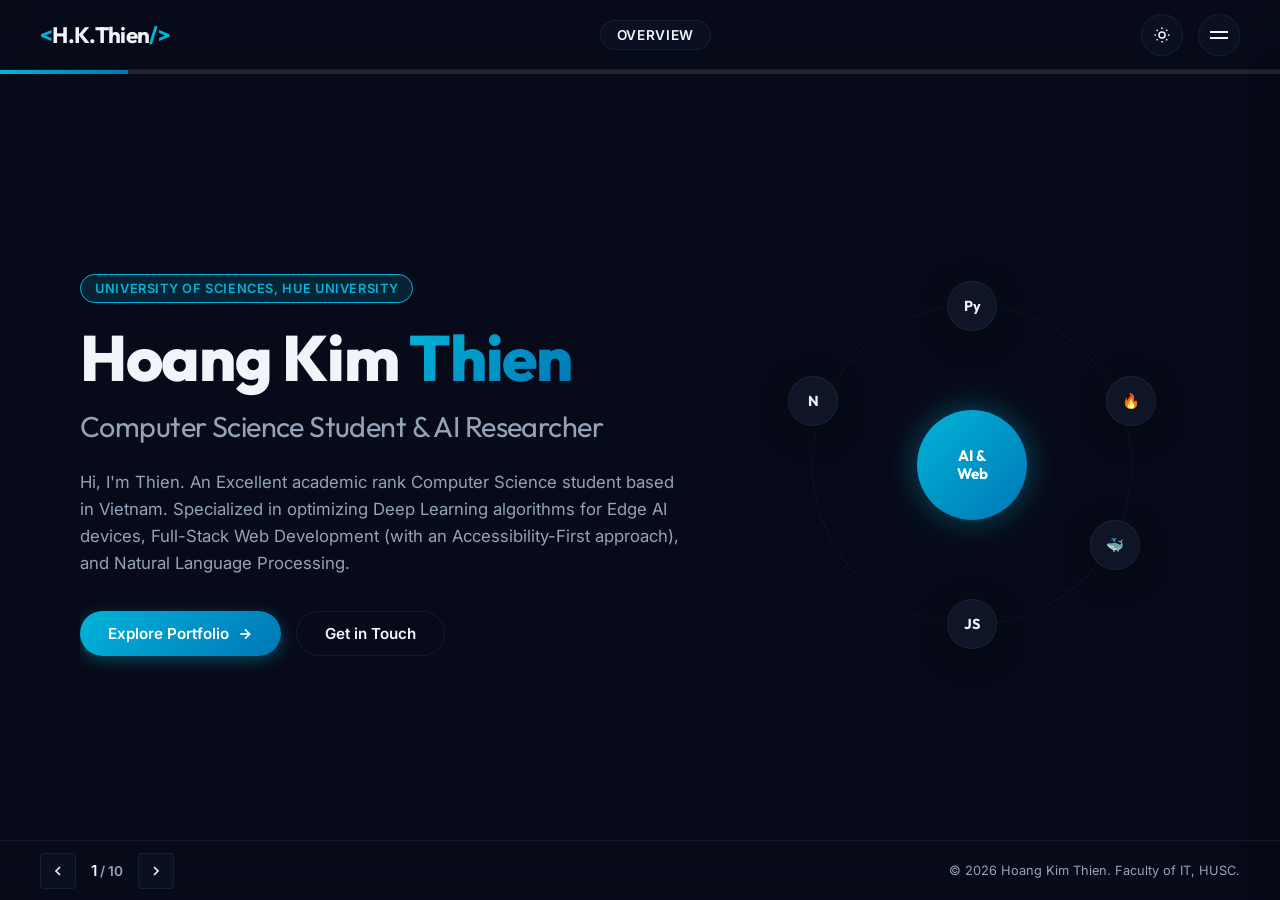
==== index.html @ f219884b "feat: initial commit for presentation portfolio" ====
<!DOCTYPE html>
<html lang="en" data-theme="dark">
<head>
  <meta charset="UTF-8">
  <meta name="viewport" content="width=device-width, initial-scale=1.0">
  <title>Hoang Kim Thien | Computer Science Portfolio & Research Profile</title>
  <meta name="description" content="Professional academic and engineering portfolio of Hoang Kim Thien. Computer Science Student at Hue University, specialized in AI, Computer Vision, and Full Stack Web Development.">
  
  <!-- Google Fonts -->
  <link rel="preconnect" href="https://fonts.googleapis.com">
  <link rel="preconnect" href="https://fonts.gstatic.com" crossorigin>
  <link href="https://fonts.googleapis.com/css2?family=Inter:wght@300;400;500;600;700&family=Outfit:wght@300;400;500;600;700;800&display=swap" rel="stylesheet">
  
  <!-- CSS Stylesheet -->
  <link rel="stylesheet" href="index.css">
</head>
<body>

  <!-- Dynamic Interactive Particle Background -->
  <canvas id="particle-canvas"></canvas>

  <!-- Global Glassmorphic Navigation Bar -->
  <header class="global-header">
    <div class="header-logo">
      <span class="logo-accent">&lt;</span>H.K.Thien<span class="logo-accent">/&gt;</span>
    </div>
    <div class="current-slide-badge">
      <span id="current-slide-title">Overview</span>
    </div>
    <div class="header-controls">
      <!-- Dark/Light Theme Toggle -->
      <button class="theme-toggle-btn" id="theme-toggle" aria-label="Toggle light/dark theme">
        <svg class="sun-icon" xmlns="http://www.w3.org/2000/svg" viewBox="0 0 24 24" fill="none" stroke="currentColor" stroke-width="2"><circle cx="12" cy="12" r="4"/><path d="M12 2v2M12 20v2M4.93 4.93l1.41 1.41M17.66 17.66l1.41 1.41M2 12h2M20 12h2M6.34 17.66l-1.41 1.41M19.07 4.93l-1.41 1.41"/></svg>
        <svg class="moon-icon" xmlns="http://www.w3.org/2000/svg" viewBox="0 0 24 24" fill="none" stroke="currentColor" stroke-width="2"><path d="M21 12.79A9 9 0 1 1 11.21 3 7 7 0 0 0 21 12.79z"/></svg>
      </button>
      <!-- Menu Button (Slide Index Dropdown) -->
      <button class="menu-btn" id="menu-toggle" aria-label="Open presentation map">
        <span class="menu-line"></span>
        <span class="menu-line"></span>
      </button>
    </div>
  </header>

  <!-- Slide Progression Progress Bar -->
  <div class="progression-bar-container">
    <div class="progression-bar-fill" id="progression-bar"></div>
  </div>

  <!-- Sidebar Pagination Dots Indicator -->
  <nav class="pagination-dots" id="pagination-dots-nav">
    <!-- Generated dynamically by index.js -->
  </nav>

  <!-- Presentation Slide Index Map (Dropdown) -->
  <div class="slide-map-overlay" id="slide-map">
    <div class="slide-map-content">
      <h3>Presentation Map</h3>
      <ul class="slide-map-list" id="slide-map-links">
        <!-- Generated dynamically by index.js -->
      </ul>
    </div>
  </div>

  <!-- Main Presentation Slides Container -->
  <main class="presentation-container" id="presentation-container">

    <!-- SLIDE 1: HERO LANDING -->
    <section class="slide active-slide" id="slide-hero">
      <div class="slide-inner hero-layout">
        <div class="hero-left">
          <div class="badge-new">University of Sciences, Hue University</div>
          <h1 class="hero-main-title">
            Hoang Kim <span class="gradient-text">Thien</span>
          </h1>
          <h2 class="hero-subtitle">
            Computer Science Student &amp; AI Researcher
          </h2>
          <p class="hero-paragraph">
            Hi, I'm Thien. An Excellent academic rank Computer Science student based in Vietnam. Specialized in optimizing Deep Learning algorithms for Edge AI devices, Full-Stack Web Development (with an Accessibility-First approach), and Natural Language Processing.
          </p>
          <div class="hero-cta-buttons">
            <button class="btn btn-primary" onclick="goToSlide(1)">
              Explore Portfolio
              <svg xmlns="http://www.w3.org/2000/svg" viewBox="0 0 24 24" fill="none" stroke="currentColor" stroke-width="2.5" class="arrow-icon"><line x1="5" y1="12" x2="19" y2="12"/><polyline points="12 5 19 12 12 19"/></svg>
            </button>
            <a class="btn btn-outline" href="#slide-contact" onclick="goToSlide(9); return false;">Get in Touch</a>
          </div>
        </div>
        <div class="hero-right">
          <div class="tech-stack-showcase">
            <div class="orbital-center">
              <span class="center-text">AI &amp;<br>Web</span>
            </div>
            <div class="orbit-item item-py" title="Python"><span class="orbit-logo">Py</span></div>
            <div class="orbit-item item-torch" title="PyTorch"><span class="orbit-logo">🔥</span></div>
            <div class="orbit-item item-js" title="JavaScript"><span class="orbit-logo">JS</span></div>
            <div class="orbit-item item-next" title="Next.js"><span class="orbit-logo">N</span></div>
            <div class="orbit-item item-docker" title="Docker"><span class="orbit-logo">🐳</span></div>
          </div>
        </div>
      </div>
    </section>

    <!-- SLIDE 2: MAIN OVERVIEW DASHBOARD -->
    <section class="slide" id="slide-dashboard">
      <div class="slide-inner dashboard-layout">
        <div class="dashboard-sidebar">
          <div class="profile-card">
            <div class="avatar-container">
              <img src="img/avatar/b0bf910b9bf51aab43e4.jpg" alt="Hoang Kim Thien Profile Avatar" class="profile-avatar">
            </div>
            <h3 class="profile-name">Hoang Kim Thien</h3>
            <p class="profile-title">Computer Science Student | AI Research Enthusiast | Full Stack Developer</p>
            <div class="profile-badges">
              <span class="badge">Top 2 IT Rank</span>
              <span class="badge">CEFR B2 English</span>
              <span class="badge">Excellent Rank</span>
            </div>
          </div>
        </div>
        
        <div class="dashboard-main">
          <div class="dashboard-header">
            <h2>Academic &amp; Professional Summary</h2>
            <p>An elite-ranking Computer Science undergraduate student with a stellar academic record, active scientific research papers accepted in international IEEE conferences, and practical experience delivering fully-accessible (WCAG 2.2 AA) production web systems.</p>
          </div>
          
          <!-- Statistics Grid with counters -->
          <div class="stats-grid">
            <div class="stat-card">
              <div class="stat-num" data-val="3.83" data-decimals="2">0.00</div>
              <div class="stat-label">Cumulative GPA (4.0)</div>
              <div class="stat-sub">9.08 / 10.00 (Classification: Excellent)</div>
            </div>
            <div class="stat-card">
              <div class="stat-num" data-val="4" data-decimals="0">0</div>
              <div class="stat-label">Major Academic Honors</div>
              <div class="stat-sub">National Olympiad, WCAG 2.2, ICPC</div>
            </div>
            <div class="stat-card">
              <div class="stat-num" data-val="6" data-decimals="0">0</div>
              <div class="stat-label">Technical Projects</div>
              <div class="stat-sub">AI Quantization, Web, NLP, Active Learning</div>
            </div>
            <div class="stat-card">
              <div class="stat-num" data-val="1" data-decimals="0">0</div>
              <div class="stat-label">IEEE Research Publication</div>
              <div class="stat-sub">Accepted Paper at MAPR 2026</div>
            </div>
          </div>
        </div>
      </div>
    </section>

    <!-- SLIDE 3: ABOUT ME -->
    <section class="slide" id="slide-about">
      <div class="slide-inner about-layout">
        <div class="about-info">
          <h2>About Me</h2>
          <div class="info-grid">
            <div class="info-item">
              <span class="info-label">Full Name</span>
              <span class="info-value">Hoang Kim Thien</span>
            </div>
            <div class="info-item">
              <span class="info-label">Date of Birth</span>
              <span class="info-value">December 27, 2004</span>
            </div>
            <div class="info-item">
              <span class="info-label">Nationality</span>
              <span class="info-value">Vietnamese</span>
            </div>
            <div class="info-item">
              <span class="info-label">Affiliation</span>
              <span class="info-value">Faculty of IT, University of Sciences, Hue University</span>
            </div>
          </div>

          <h3 class="section-subtitle">Language Proficiency</h3>
          <div class="languages-grid">
            <div class="lang-card">
              <div class="lang-progress native">Native</div>
              <div class="lang-name">Vietnamese</div>
              <div class="lang-sub">Mother tongue</div>
            </div>
            <div class="lang-card">
              <div class="lang-progress b2">CEFR B2</div>
              <div class="lang-name">English</div>
              <div class="lang-sub">British Council Aptis ESOL Certificate</div>
            </div>
            <div class="lang-card">
              <div class="lang-progress study">Basic</div>
              <div class="lang-name">Japanese</div>
              <div class="lang-sub">Currently studying N4/N5 level</div>
            </div>
          </div>
        </div>

        <div class="about-interests">
          <h2>Research Interests</h2>
          <p class="section-desc">My primary research interests focus on bridging the gap between state-of-the-art AI architectures and real-world execution constraints.</p>
          <div class="interests-cloud">
            <div class="interest-tag active">
              <span class="interest-icon">👁️</span>
              <h4>Computer Vision</h4>
              <p>Object detection, segmentation, and biometric face recognition.</p>
            </div>
            <div class="interest-tag active">
              <span class="interest-icon">🧠</span>
              <h4>Deep Learning</h4>
              <p>Model compression, knowledge distillation, and quantization.</p>
            </div>
            <div class="interest-tag active">
              <span class="interest-icon">🧬</span>
              <h4>Explainable AI (XAI)</h4>
              <p>Understanding model decision structures using attention maps &amp; Grad-CAM.</p>
            </div>
            <div class="interest-tag active">
              <span class="interest-icon">♿</span>
              <h4>Accessibility Technology</h4>
              <p>Leveraging assistive AI to build barrier-free software environments (WCAG 2.2).</p>
            </div>
            <div class="interest-tag active">
              <span class="interest-icon">📐</span>
              <h4>Optimization Algorithms</h4>
              <p>Data-efficient learning pipelines, active learning, and gradient tuning.</p>
            </div>
          </div>
        </div>
      </div>
    </section>

    <!-- SLIDE 4: EDUCATION -->
    <section class="slide" id="slide-education">
      <div class="slide-inner timeline-layout">
        <div class="timeline-column">
          <h2>Education &amp; Academic Milestones</h2>
          <div class="timeline">
            <div class="timeline-item">
              <div class="time-node"></div>
              <div class="time-header">
                <span class="time-period">2022 - Present</span>
                <span class="time-institution">University of Sciences, Hue University</span>
              </div>
              <h4 class="time-title">Bachelor of Science in Computer Science (GPA: 3.83/4.00)</h4>
              <p class="time-body">
                K46 Computer Science Generation. Academic classification: <strong>Excellent</strong>. Ranked <strong>Top 2</strong> out of all Information Technology students. Recipient of university merit scholarships for outstanding academic results in consecutive semesters.
              </p>
            </div>
            <div class="timeline-item">
              <div class="time-node"></div>
              <div class="time-header">
                <span class="time-period">2025</span>
                <span class="time-institution">NLP &amp; Computer Vision Labs</span>
              </div>
              <h4 class="time-title">Project Leader &amp; Research Fellow</h4>
              <p class="time-body">
                Led multiple class-level research projects, developing and compiling reports on recyclable waste object detection using YOLOv8 with Active Learning, and Vietnamese Text Summarization using TextRank combined with viT5.
              </p>
            </div>
          </div>
        </div>

        <div class="timeline-column">
          <h2>Academic Honors &amp; Recognitions</h2>
          <div class="timeline">
            <div class="timeline-item">
              <div class="time-node highlight-node"></div>
              <div class="time-header">
                <span class="time-period">Merit Scholarships</span>
                <span class="time-institution">Hue University Academic Awards</span>
              </div>
              <h4 class="time-title">Merit Scholarships (Semester-wise)</h4>
              <p class="time-body">
                Consistently awarded the prestigious university scholarship every semester for placing top tier in academic ranking.
              </p>
            </div>
            <div class="timeline-item">
              <div class="time-node highlight-node"></div>
              <div class="time-header">
                <span class="time-period">2024 - 2026</span>
                <span class="time-institution">Competition Awards</span>
              </div>
              <h4 class="time-title">National &amp; University Honors List</h4>
              <ul class="achievements-bullet-list">
                <li><strong>Accepted Paper</strong> at international IEEE MAPR 2026 Conference.</li>
                <li><strong>Best Paper Award</strong> at the HUSC Student Scientific Conference.</li>
                <li><strong>Second Prize</strong> in the WCAG 2.2 Accessible Web Design Contest.</li>
                <li><strong>Consolation Prize</strong> in the National Mathematical Olympiad (Linear Algebra).</li>
                <li><strong>Second Prize</strong> in the HUSC ICPC programming contest.</li>
              </ul>
            </div>
          </div>
        </div>
      </div>
    </section>

    <!-- SLIDE 5: ACADEMIC ACHIEVEMENTS -->
    <section class="slide" id="slide-achievements">
      <div class="slide-inner achievements-layout">
        <div class="slide-header">
          <h2>Academic Achievements</h2>
          <p>Click on any certificate to view the full resolution official evidence document.</p>
        </div>
        
        <div class="certificates-grid">
          <!-- Cert 1 -->
          <div class="cert-card" onclick="openCertModal('img/HocTap/464859bc5342d21c8b53.jpg', 'Linear Algebra Consolation Prize - National Mathematical Olympiad 2024')">
            <div class="cert-thumbnail">
              <img src="img/HocTap/464859bc5342d21c8b53.jpg" alt="Mathematical Olympiad Certificate">
              <div class="cert-hover-overlay"><span>Expand Document</span></div>
            </div>
            <div class="cert-meta">
              <span class="cert-tag math">Olympiad</span>
              <h4>Consolation Prize - National Math Olympiad</h4>
              <p>Awarded in Linear Algebra for solving complex algebraic structures and matrix spaces.</p>
            </div>
          </div>

          <!-- Cert 2 -->
          <div class="cert-card" onclick="openCertModal('img/HocTap/387d91419bbf1ae143ae.jpg', 'Second Prize - WCAG 2.2 Accessible Website Design Competition')">
            <div class="cert-thumbnail">
              <img src="img/HocTap/387d91419bbf1ae143ae.jpg" alt="WCAG Accessible Web Design Certificate">
              <div class="cert-hover-overlay"><span>Expand Document</span></div>
            </div>
            <div class="cert-meta">
              <span class="cert-tag web">Accessibility</span>
              <h4>Second Prize - WCAG 2.2 Website Design</h4>
              <p>Recognized for SmartAgri, a Next.js digital agriculture platform optimized for the disabled.</p>
            </div>
          </div>

          <!-- Cert 3 -->
          <div class="cert-card" onclick="openCertModal('img/HocTap/5fa989db8325027b5b34.jpg', 'Second Prize - University ICPC Programming Contest')">
            <div class="cert-thumbnail">
              <img src="img/HocTap/5fa989db8325027b5b34.jpg" alt="ICPC Programming Contest Certificate">
              <div class="cert-hover-overlay"><span>Expand Document</span></div>
            </div>
            <div class="cert-meta">
              <span class="cert-tag icpc">ICPC</span>
              <h4>Second Prize - University ICPC Contest</h4>
              <p>Achieved top rank solving algorithmic problems under strict memory and computation limits.</p>
            </div>
          </div>

          <!-- Cert 4 -->
          <div class="cert-card" onclick="openCertModal('img/HocTap/79416d71678fe6d1bf9e.jpg', 'Best Paper Award - Student Scientific Conference')">
            <div class="cert-thumbnail">
              <img src="img/HocTap/79416d71678fe6d1bf9e.jpg" alt="Best Paper Certificate">
              <div class="cert-hover-overlay"><span>Expand Document</span></div>
            </div>
            <div class="cert-meta">
              <span class="cert-tag research">Research</span>
              <h4>Best Paper - Student Scientific Conference</h4>
              <p>Awarded for outstanding research on 6-Bit Face Recognition model quantization and gradient coordination.</p>
            </div>
          </div>

          <!-- Cert 5 -->
          <div class="cert-card" onclick="openCertModal('img/HocTap/01c094cc9e321f6c4623.jpg', 'Excellent Student Academic Merit Certificate')">
            <div class="cert-thumbnail">
              <img src="img/HocTap/01c094cc9e321f6c4623.jpg" alt="Excellent Student Academic Merit Certificate">
              <div class="cert-hover-overlay"><span>Expand Document</span></div>
            </div>
            <div class="cert-meta">
              <span class="cert-tag academic">Academic</span>
              <h4>Academic Merit Award - Excellent Student</h4>
              <p>Official recognition for ranking Top 2 across Information Technology department with a 3.83 GPA.</p>
            </div>
          </div>
        </div>
      </div>
    </section>

    <!-- SLIDE 6: LEADERSHIP AND ACTIVITIES -->
    <section class="slide" id="slide-activities">
      <div class="slide-inner achievements-layout">
        <div class="slide-header">
          <h2>Leadership and Activities</h2>
          <p>Active social participation, volunteering campaigns, and leadership in club organizations.</p>
        </div>

        <div class="activities-overview-row">
          <div class="activity-highlight-card">
            <h3>Vice President of HUSC Chess Club</h3>
            <p>Directly responsible for organizing club activities, coordinating inter-university tournaments, training members, and leading chess development initiatives. Maintained active partnerships with other clubs across Hue University.</p>
          </div>
        </div>

        <div class="certificates-grid">
          <!-- Activity 1 -->
          <div class="cert-card" onclick="openCertModal('img/HDDoan/cb64aa8ca072212c7863.jpg', 'Outstanding Contribution Certificate - HUSC Chess Club Vice President')">
            <div class="cert-thumbnail">
              <img src="img/HDDoan/cb64aa8ca072212c7863.jpg" alt="Chess Club Vice President Contribution Certificate">
              <div class="cert-hover-overlay"><span>Expand Document</span></div>
            </div>
            <div class="cert-meta">
              <span class="cert-tag leader">Leadership</span>
              <h4>Outstanding Leader - HUSC Chess Club</h4>
              <p>Awarded for successfully executing tournaments and organizing club activities as Vice President.</p>
            </div>
          </div>

          <!-- Activity 2 -->
          <div class="cert-card" onclick="openCertModal('img/HDDoan/ece95b865178d0268969.jpg', 'Outstanding Contribution Certificate - Social Work Team')">
            <div class="cert-thumbnail">
              <img src="img/HDDoan/ece95b865178d0268969.jpg" alt="Social Work Team Contribution Certificate">
              <div class="cert-hover-overlay"><span>Expand Document</span></div>
            </div>
            <div class="cert-meta">
              <span class="cert-tag volunteer">Volunteer</span>
              <h4>Outstanding Contribution - Social Work Team</h4>
              <p>Recognized for dedicating hours of community work, volunteering, and charity activities.</p>
            </div>
          </div>

          <!-- Activity 3 -->
          <div class="cert-card" onclick="openCertModal('img/HDDoan/3c1256355ccbdd9584da.jpg', 'Active Volunteer Certificate - Faculty and University Campaigns')">
            <div class="cert-thumbnail">
              <img src="img/HDDoan/3c1256355ccbdd9584da.jpg" alt="Volunteer Campaigns Certificate">
              <div class="cert-hover-overlay"><span>Expand Document</span></div>
            </div>
            <div class="cert-meta">
              <span class="cert-tag union">Youth Union</span>
              <h4>Active Youth Volunteer Campaigns</h4>
              <p>Awarded for volunteering in green summer campaigns and local environment support campaigns.</p>
            </div>
          </div>

          <!-- Activity 4 -->
          <div class="cert-card" onclick="openCertModal('img/HDDoan/af86deaad454550a0c45.jpg', 'Participant Certificate - IT Talent and Chef Event Organizer')">
            <div class="cert-thumbnail">
              <img src="img/HDDoan/af86deaad454550a0c45.jpg" alt="IT Events Certificate">
              <div class="cert-hover-overlay"><span>Expand Document</span></div>
            </div>
            <div class="cert-meta">
              <span class="cert-tag event">Events</span>
              <h4>Organizer &amp; Participant - IT Chef &amp; Talent</h4>
              <p>Acknowledged for hosting IT community gatherings, cultural festivals, and cooking events.</p>
            </div>
          </div>
        </div>
      </div>
    </section>

    <!-- SLIDE 7: PROJECTS PORTFOLIO -->
    <section class="slide" id="slide-portfolio">
      <div class="slide-inner portfolio-layout">
        <div class="portfolio-controls">
          <h2>Projects Portfolio</h2>
          <div class="filter-tabs" id="project-filters">
            <button class="filter-tab active" data-filter="all">All Projects</button>
            <button class="filter-tab" data-filter="ai">AI &amp; Computer Vision</button>
            <button class="filter-tab" data-filter="web">Web &amp; Accessibility</button>
            <button class="filter-tab" data-filter="systems">Systems &amp; Data</button>
          </div>
        </div>

        <div class="projects-container" id="projects-grid">
          
          <!-- Project 1 -->
          <div class="project-card" data-categories="ai">
            <div class="project-header">
              <span class="project-cat">AI / Deep Learning</span>
              <h3 class="project-title">6-Bit Face Recognition Optimization</h3>
            </div>
            <p class="project-desc">Quantized face recognition models (iResNet-50, MobileFaceNet) to 6-bit precision using gradient coordination (β-MSE loss) for edge AI deployment.</p>
            <div class="project-tech">
              <span>PyTorch</span>
              <span>Model Quantization</span>
              <span>Distillation</span>
              <span>Edge AI</span>
            </div>
            <div class="project-contributions">
              <strong>Key Contribution:</strong> Devised a 3-stage training pipeline (warm-up, observer freeze, decay) showing 57.4x faster convergence and 102% accuracy recovery rate.
            </div>
            <div class="project-links">
              <a href="https://github.com/thien1234ff/6-bit_FaceRecognition.git" target="_blank" class="p-link">GitHub Code</a>
              <a href="file:///c:/Users/acer/Desktop/Profile/2026_KhoaLuanTN_HKThien.pdf" target="_blank" class="p-link">Read Thesis</a>
            </div>
          </div>

          <!-- Project 2 -->
          <div class="project-card" data-categories="web">
            <div class="project-header">
              <span class="project-cat">Web / Accessibility</span>
              <h3 class="project-title">SmartAgri Digital Platform</h3>
            </div>
            <p class="project-desc">A comprehensive, next-gen agricultural e-commerce &amp; AI consulting ecosystem built with an "Accessibility-First" (WCAG 2.2 AA) paradigm.</p>
            <div class="project-tech">
              <span>Next.js</span>
              <span>Firebase</span>
              <span>Tailwind CSS</span>
              <span>WCAG 2.2 AA</span>
              <span>OpenAI API</span>
            </div>
            <div class="project-contributions">
              <strong>Key Contribution:</strong> Programmed custom Skip Links, smart focus rings, ARIA regions for screen-readers, high-contrast themes, and Vietnamese Voice Assistant.
            </div>
            <div class="project-links">
              <a href="https://github.com/thien1234ff" target="_blank" class="p-link">GitHub Code</a>
              <a href="https://smart-agriculture-olive.vercel.app/" target="_blank" class="p-link demo-btn">Live Deployment</a>
            </div>
          </div>

          <!-- Project 3 -->
          <div class="project-card" data-categories="systems">
            <div class="project-header">
              <span class="project-cat">Systems / Big Data</span>
              <h3 class="project-title">Containerized Hadoop Cluster</h3>
            </div>
            <p class="project-desc">Containerized an Apache Hadoop cluster environment over Docker, resolving HDFS external upload/download NAT routing and hostname resolution failures.</p>
            <div class="project-tech">
              <span>Hadoop 3.2.1</span>
              <span>Docker</span>
              <span>Docker Compose</span>
              <span>Networking</span>
              <span>HDFS</span>
            </div>
            <div class="project-contributions">
              <strong>Key Contribution:</strong> Designed static subnet bridges with IPAM allocations, binding fixed IPs/hostnames to namenode and datanodes to resolve routing.
            </div>
            <div class="project-links">
              <a href="https://github.com/thien1234ff" target="_blank" class="p-link">GitHub Code</a>
              <a href="file:///c:/Users/acer/Desktop/Profile/BaoCaoTongKet_HadoopDocker_K46F.docx" class="p-link">View Report</a>
            </div>
          </div>

          <!-- Project 4 -->
          <div class="project-card" data-categories="ai">
            <div class="project-header">
              <span class="project-cat">AI / NLP</span>
              <h3 class="project-title">Vietnamese Summarizer Pipeline</h3>
            </div>
            <p class="project-desc">A hybrid text summarization engine combining extractive ranking and abstractive transformer rewriting for Vietnamese documents.</p>
            <div class="project-tech">
              <span>Python</span>
              <span>Transformers</span>
              <span>viT5 Model</span>
              <span>TextRank</span>
              <span>Word2Vec</span>
            </div>
            <div class="project-contributions">
              <strong>Key Contribution:</strong> Implemented a pipeline utilizing TextRank to construct dense semantic subsets, feeding into viT5 for fluent rephrasing with a 512-token input limit.
            </div>
            <div class="project-links">
              <a href="file:///c:/Users/acer/Desktop/Profile/TomTatVanBan.pdf" target="_blank" class="p-link">Read Paper</a>
            </div>
          </div>

          <!-- Project 5 -->
          <div class="project-card" data-categories="ai">
            <div class="project-header">
              <span class="project-cat">AI / Computer Vision</span>
              <h3 class="project-title">Recyclable Waste Active Detector</h3>
            </div>
            <p class="project-desc">Designed a real-time object detection system that identifies six classes of recyclable waste while incorporating Active Learning to decrease labeling budget.</p>
            <div class="project-tech">
              <span>YOLOv8</span>
              <span>Active Learning</span>
              <span>Uncertainty Sampling</span>
              <span>OpenCV</span>
            </div>
            <div class="project-contributions">
              <strong>Key Contribution:</strong> Developed a pool-based active learning loop using least-confidence query strategies, raising mAP50-95 from 0.0616 to 0.2131 using only 1,332 labels.
            </div>
            <div class="project-links">
              <a href="file:///c:/Users/acer/Desktop/Profile/TrashDetection.pdf" target="_blank" class="p-link">Read Paper</a>
            </div>
          </div>

          <!-- Project 6 -->
          <div class="project-card" data-categories="ai">
            <div class="project-header">
              <span class="project-cat">AI / Optimization</span>
              <h3 class="project-title">ML-based RFID Anti-Collision</h3>
            </div>
            <p class="project-desc">Research project on applying Machine Learning classifiers (Q-Learning and deep models) to prevent tag collisions in wireless RFID networks.</p>
            <div class="project-tech">
              <span>Machine Learning</span>
              <span>Reinforcement Learning</span>
              <span>Q-Learning</span>
              <span>Aloha Protocol</span>
            </div>
            <div class="project-contributions">
              <strong>Key Contribution:</strong> Developed simulation models comparing ALOHA protocols with reinforcement learning estimation to dynamically adjust frame slot sizes.
            </div>
            <div class="project-links">
              <a href="file:///c:/Users/acer/Desktop/Machine%20Learning-based%20RFID%20Tag%20Anti-Collision/Machine%20Learning-based%20Anti-Collision%20Algorithms%20in%20RFID%20systems.docx" class="p-link">View Research</a>
            </div>
          </div>

        </div>
      </div>
    </section>

    <!-- SLIDE 8: RESEARCH AND PUBLICATIONS -->
    <section class="slide" id="slide-research">
      <div class="slide-inner research-layout">
        <div class="research-main-card">
          <div class="card-header">
            <span class="tag-status">Accepted at MAPR 2026 (IEEE Proceedings)</span>
            <h2>Fast-Converging and Architecture-Agnostic 6-Bit Face Recognition via Gradient Coordination and Refined Data</h2>
            <p class="authors"><strong>Kim Thien Hoang</strong> and Chien-Quang Le</p>
            <p class="affiliation">Department of Information Technology, University of Sciences, Hue University, Vietnam</p>
          </div>
          
          <div class="research-grid">
            <div class="research-block">
              <h3>Abstract Background</h3>
              <p>Deploying deep face recognition models on Edge AI devices requires aggressive compression. However, extreme 6-bit (Q6) quantization distorts embedding space, destroying fine-grained matching. Distilling from full-precision teachers usually requires hundreds of thousands of synthetic samples and massive training iterations.</p>
            </div>
            <div class="research-block">
              <h3>Proposed Solution</h3>
              <p>We introduce an architecture-agnostic gradient coordination framework. It employs a <strong>β-weighted Mean Squared Error (β-MSE) loss</strong> to amplify embedding alignment signals and a <strong>three-phase training recipe</strong> (warm-up, freeze observers, fine-tuning) to stabilize scale dynamic ranges.</p>
            </div>
            <div class="research-block">
              <h3>Key Achievements</h3>
              <ul>
                <li><strong>57.4x Faster Convergence</strong>: Achieved convergence in just 3,135 iterations vs. 180,000 for state-of-the-art QuantFace.</li>
                <li><strong>102% Recovery Rate</strong>: Student Q6 model recovered 102% of teacher's accuracy on the difficult AgeDB-30 benchmark.</li>
                <li><strong>Data Efficiency</strong>: Replaced massive synthetic data with a compact subset of ~53,500 real images.</li>
              </ul>
            </div>
          </div>

          <div class="research-footer">
            <a href="https://github.com/thien1234ff/6-bit_FaceRecognition.git" target="_blank" class="btn btn-outline-alt">
              <svg xmlns="http://www.w3.org/2000/svg" viewBox="0 0 24 24" fill="none" stroke="currentColor" stroke-width="2" class="btn-icon"><path d="M9 19c-5 1.5-5-2.5-7-3m14 6v-3.87a3.37 3.37 0 0 0-.94-2.61c3.14-.35 6.44-1.54 6.44-7A5.44 5.44 0 0 0 20 4.77 5.07 5.07 0 0 0 19.91 1S18.73.65 16 2.48a13.38 13.38 0 0 0-7 0C6.27.65 5.09 1 5.09 1A5.07 5.07 0 0 0 5 4.77a5.44 5.44 0 0 0-1.5 3.78c0 5.42 3.3 6.61 6.44 7A3.37 3.37 0 0 0 9 18.13V22"/></svg>
              View Research Repository
            </a>
            <a href="file:///c:/Users/acer/Desktop/Profile/MAPR_2026_HKThien.pdf" target="_blank" class="btn btn-primary-alt">Read accepted manuscript (PDF)</a>
          </div>
        </div>
      </div>
    </section>

    <!-- SLIDE 9: TECHNICAL SKILLS -->
    <section class="slide" id="slide-skills">
      <div class="slide-inner skills-layout">
        <div class="slide-header">
          <h2>Technical Skills</h2>
          <p>Visualizing core programming, engineering, and framework capabilities.</p>
        </div>

        <div class="skills-grid">
          <!-- Card 1: Languages -->
          <div class="skill-category-card">
            <h3>Programming Languages</h3>
            <div class="skill-bars-list">
              <div class="skill-bar-item">
                <div class="bar-info"><span>Python (AI, Data Science, Scripting)</span><span>95%</span></div>
                <div class="bar-bg"><div class="bar-fill" style="width: 95%"></div></div>
              </div>
              <div class="skill-bar-item">
                <div class="bar-info"><span>JavaScript / TypeScript (ES6+, Next.js)</span><span>90%</span></div>
                <div class="bar-bg"><div class="bar-fill" style="width: 90%"></div></div>
              </div>
              <div class="skill-bar-item">
                <div class="bar-info"><span>C / C++ (Algorithms, ICPC, Embedded)</span><span>85%</span></div>
                <div class="bar-bg"><div class="bar-fill" style="width: 85%"></div></div>
              </div>
              <div class="skill-bar-item">
                <div class="bar-info"><span>HTML5 / CSS3 (Semantic &amp; Responsive)</span><span>95%</span></div>
                <div class="bar-bg"><div class="bar-fill" style="width: 95%"></div></div>
              </div>
            </div>
          </div>

          <!-- Card 2: AI / CV / NLP -->
          <div class="skill-category-card">
            <h3>AI, CV &amp; NLP</h3>
            <div class="skill-bars-list">
              <div class="skill-bar-item">
                <div class="bar-info"><span>PyTorch / Deep Learning Quantization</span><span>90%</span></div>
                <div class="bar-bg"><div class="bar-fill" style="width: 90%"></div></div>
              </div>
              <div class="skill-bar-item">
                <div class="bar-info"><span>Ultralytics YOLO (Object Detection)</span><span>85%</span></div>
                <div class="bar-bg"><div class="bar-fill" style="width: 85%"></div></div>
              </div>
              <div class="skill-bar-item">
                <div class="bar-info"><span>Transformers (viT5, Summarization)</span><span>80%</span></div>
                <div class="bar-bg"><div class="bar-fill" style="width: 80%"></div></div>
              </div>
              <div class="skill-bar-item">
                <div class="bar-info"><span>Active Learning Query Strategies</span><span>85%</span></div>
                <div class="bar-bg"><div class="bar-fill" style="width: 85%"></div></div>
              </div>
            </div>
          </div>

          <!-- Card 3: Web & DB -->
          <div class="skill-category-card">
            <h3>Web &amp; Databases</h3>
            <div class="skill-bars-list">
              <div class="skill-bar-item">
                <div class="bar-info"><span>Next.js / React.js</span><span>90%</span></div>
                <div class="bar-bg"><div class="bar-fill" style="width: 90%"></div></div>
              </div>
              <div class="skill-bar-item">
                <div class="bar-info"><span>Tailwind CSS / Vanilla CSS Grid &amp; Flex</span><span>95%</span></div>
                <div class="bar-bg"><div class="bar-fill" style="width: 95%"></div></div>
              </div>
              <div class="skill-bar-item">
                <div class="bar-info"><span>Firebase (Firestore, Auth, Hosting)</span><span>90%</span></div>
                <div class="bar-bg"><div class="bar-fill" style="width: 90%"></div></div>
              </div>
              <div class="skill-bar-item">
                <div class="bar-info"><span>SQL / Relational Databases (MySQL)</span><span>85%</span></div>
                <div class="bar-bg"><div class="bar-fill" style="width: 85%"></div></div>
              </div>
            </div>
          </div>

          <!-- Card 4: Tools & Cloud -->
          <div class="skill-category-card">
            <h3>Tools &amp; Platforms</h3>
            <div class="skill-bars-list">
              <div class="skill-bar-item">
                <div class="bar-info"><span>Git / Version Control workflows</span><span>95%</span></div>
                <div class="bar-bg"><div class="bar-fill" style="width: 95%"></div></div>
              </div>
              <div class="skill-bar-item">
                <div class="bar-info"><span>Docker / Containerized deployments</span><span>80%</span></div>
                <div class="bar-bg"><div class="bar-fill" style="width: 80%"></div></div>
              </div>
              <div class="skill-bar-item">
                <div class="bar-info"><span>Vercel / Firebase Hosting</span><span>90%</span></div>
                <div class="bar-bg"><div class="bar-fill" style="width: 90%"></div></div>
              </div>
              <div class="skill-bar-item">
                <div class="bar-info"><span>Google Colab / Jupyter environment</span><span>95%</span></div>
                <div class="bar-bg"><div class="bar-fill" style="width: 95%"></div></div>
              </div>
            </div>
          </div>
        </div>
      </div>
    </section>

    <!-- SLIDE 10: CONTACT -->
    <section class="slide" id="slide-contact">
      <div class="slide-inner contact-layout">
        <div class="contact-left">
          <h2>Contact Information</h2>
          <p>Whether you're looking to discuss scientific research projects, scholarship applications, internships, graduate opportunities, or full-stack software development projects, feel free to drop a message!</p>
          
          <div class="contact-details-list">
            <div class="contact-detail-item">
              <span class="detail-icon">✉️</span>
              <div>
                <h4>Email</h4>
                <a href="mailto:hkthien@husc.edu.vn">hkthien@husc.edu.vn</a>
              </div>
            </div>
            <div class="contact-detail-item">
              <span class="detail-icon">📞</span>
              <div>
                <h4>Phone Number</h4>
                <a href="tel:0762657225">0762657225</a>
              </div>
            </div>
            <div class="contact-detail-item">
              <span class="detail-icon">🌐</span>
              <div>
                <h4>SmartAgri Live</h4>
                <a href="https://smart-agriculture-olive.vercel.app/" target="_blank">smart-agriculture-olive.vercel.app</a>
              </div>
            </div>
          </div>

          <div class="social-links-container">
            <a href="https://github.com/thien1234ff" target="_blank" class="social-icon-link" title="GitHub">
              <svg xmlns="http://www.w3.org/2000/svg" viewBox="0 0 24 24" fill="none" stroke="currentColor" stroke-width="2"><path d="M9 19c-5 1.5-5-2.5-7-3m14 6v-3.87a3.37 3.37 0 0 0-.94-2.61c3.14-.35 6.44-1.54 6.44-7A5.44 5.44 0 0 0 20 4.77 5.07 5.07 0 0 0 19.91 1S18.73.65 16 2.48a13.38 13.38 0 0 0-7 0C6.27.65 5.09 1 5.09 1A5.07 5.07 0 0 0 5 4.77a5.44 5.44 0 0 0-1.5 3.78c0 5.42 3.3 6.61 6.44 7A3.37 3.37 0 0 0 9 18.13V22"/></svg>
            </a>
            <a href="https://www.linkedin.com/in/hoangkimthien" target="_blank" class="social-icon-link" title="LinkedIn">
              <svg xmlns="http://www.w3.org/2000/svg" viewBox="0 0 24 24" fill="none" stroke="currentColor" stroke-width="2"><path d="M16 8a6 6 0 0 1 6 6v7h-4v-7a2 2 0 0 0-2-2 2 2 0 0 0-2 2v7h-4v-7a6 6 0 0 1 6-6z"/><rect x="2" y="9" width="4" height="12"/><circle cx="4" cy="4" r="2"/></svg>
            </a>
            <a href="https://scholar.google.com/" target="_blank" class="social-icon-link" title="Google Scholar">
              <svg xmlns="http://www.w3.org/2000/svg" viewBox="0 0 24 24" fill="none" stroke="currentColor" stroke-width="2"><path d="M22 10v6M2 10l10-5 10 5-10 5z"/><path d="M6 12v5c0 2 2 3 6 3s6-1 6-3v-5"/></svg>
            </a>
          </div>
        </div>

        <div class="contact-right">
          <form class="contact-form" onsubmit="event.preventDefault(); alert('Thank you for contacting me. I will respond to your email as soon as possible!'); this.reset();">
            <h3>Send a Message</h3>
            <div class="form-group">
              <label for="c-name">Full Name</label>
              <input type="text" id="c-name" placeholder="John Doe" required>
            </div>
            <div class="form-group">
              <label for="c-email">Email Address</label>
              <input type="email" id="c-email" placeholder="john@example.com" required>
            </div>
            <div class="form-group">
              <label for="c-subject">Subject</label>
              <input type="text" id="c-subject" placeholder="Collaboration / Inquiry" required>
            </div>
            <div class="form-group">
              <label for="c-msg">Message</label>
              <textarea id="c-msg" placeholder="Write your message here..." rows="4" required></textarea>
            </div>
            <button type="submit" class="btn btn-primary btn-block">Send Message</button>
          </form>
        </div>
      </div>
    </section>

  </main>

  <!-- Global Navigation Control Deck (Bottom Arrow Keys) -->
  <footer class="presentation-footer">
    <div class="footer-navigation">
      <button class="nav-arrow-btn" id="prev-slide" aria-label="Previous Slide">
        <svg xmlns="http://www.w3.org/2000/svg" viewBox="0 0 24 24" fill="none" stroke="currentColor" stroke-width="2.5"><polyline points="15 18 9 12 15 6"/></svg>
      </button>
      <div class="slide-indicator">
        <span id="current-slide-num">1</span> / <span id="total-slides-num">10</span>
      </div>
      <button class="nav-arrow-btn" id="next-slide" aria-label="Next Slide">
        <svg xmlns="http://www.w3.org/2000/svg" viewBox="0 0 24 24" fill="none" stroke="currentColor" stroke-width="2.5"><polyline points="9 18 15 12 9 6"/></svg>
      </button>
    </div>
    <div class="footer-copyright">
      &copy; 2026 Hoang Kim Thien. Faculty of IT, HUSC.
    </div>
  </footer>

  <!-- Certificate Modal View Overlay -->
  <div class="cert-modal-overlay" id="cert-modal">
    <button class="cert-modal-close" id="cert-modal-close" aria-label="Close modal">&times;</button>
    <div class="cert-modal-content">
      <img id="cert-modal-img" src="" alt="Full size certificate preview">
      <h3 id="cert-modal-caption">Certificate Caption</h3>
    </div>
  </div>

  <!-- JavaScript Behavior File -->
  <script src="index.js"></script>
</body>
</html>
---- index.css ----
/* ==========================================================================
   DESIGN SYSTEM & CUSTOM PROPERTIES (Dark/Light Themes)
   ========================================================================== */

:root {
  /* Common Fonts */
  --font-heading: 'Outfit', -apple-system, BlinkMacSystemFont, "Segoe UI", Roboto, sans-serif;
  --font-body: 'Inter', -apple-system, BlinkMacSystemFont, "Segoe UI", Roboto, sans-serif;

  /* Common Spacing & Transitions */
  --transition-smooth: all 0.5s cubic-bezier(0.25, 0.8, 0.25, 1);
  --transition-fast: all 0.2s ease;
  --border-radius-sm: 8px;
  --border-radius-md: 16px;
  --border-radius-lg: 24px;
}

/* Dark Theme Variables */
[data-theme="dark"] {
  --bg-primary: #070B19;
  --bg-secondary: #0D1527;
  --text-primary: #F1F5F9;
  --text-secondary: #94A3B8;
  --accent-color: #00B4D8;
  --accent-secondary: #90E0EF;
  --accent-gradient: linear-gradient(135deg, #00B4D8, #0077B6);
  --card-bg: rgba(13, 21, 39, 0.65);
  --border-color: rgba(148, 163, 184, 0.1);
  --glow-color: rgba(0, 180, 216, 0.15);
  --shadow: 0 8px 32px 0 rgba(0, 0, 0, 0.37);
  --scroll-thumb: #1E293B;
  --progress-bg: rgba(255, 255, 255, 0.1);
}

/* Light Theme Variables */
[data-theme="light"] {
  --bg-primary: #F8FAFC;
  --bg-secondary: #F1F5F9;
  --text-primary: #0F172A;
  --text-secondary: #475569;
  --accent-color: #0077B6;
  --accent-secondary: #00B4D8;
  --accent-gradient: linear-gradient(135deg, #0077B6, #00B4D8);
  --card-bg: rgba(255, 255, 255, 0.75);
  --border-color: rgba(15, 23, 42, 0.08);
  --glow-color: rgba(0, 119, 182, 0.08);
  --shadow: 0 8px 32px 0 rgba(148, 163, 184, 0.15);
  --scroll-thumb: #CBD5E1;
  --progress-bg: rgba(0, 0, 0, 0.05);
}

/* ==========================================================================
   BASE STYLES
   ========================================================================== */

* {
  box-sizing: border-box;
  margin: 0;
  padding: 0;
}

body {
  background-color: var(--bg-primary);
  color: var(--text-primary);
  font-family: var(--font-body);
  overflow: hidden;
  height: 100vh;
  width: 100vw;
  transition: background-color 0.4s ease, color 0.4s ease;
}

h1, h2, h3, h4, h5, h6 {
  font-family: var(--font-heading);
  font-weight: 600;
  letter-spacing: -0.02em;
}

a {
  color: var(--accent-color);
  text-decoration: none;
  transition: var(--transition-fast);
}

a:hover {
  color: var(--accent-secondary);
}

canvas {
  position: absolute;
  top: 0;
  left: 0;
  width: 100%;
  height: 100%;
  pointer-events: none;
  z-index: 0;
}

/* ==========================================================================
   NAVIGATION, HEADER & PROGRESSION
   ========================================================================== */

.global-header {
  position: fixed;
  top: 0;
  left: 0;
  width: 100%;
  height: 70px;
  display: flex;
  justify-content: space-between;
  align-items: center;
  padding: 0 40px;
  z-index: 100;
  background: rgba(var(--bg-primary), 0.4);
  backdrop-filter: blur(10px);
  border-bottom: 1px solid var(--border-color);
}

.header-logo {
  font-family: var(--font-heading);
  font-size: 1.4rem;
  font-weight: 700;
  letter-spacing: -0.03em;
}

.logo-accent {
  color: var(--accent-color);
}

.current-slide-badge {
  background: var(--card-bg);
  border: 1px solid var(--border-color);
  padding: 6px 16px;
  border-radius: 50px;
  font-size: 0.85rem;
  font-weight: 600;
  letter-spacing: 0.05em;
  text-transform: uppercase;
}

.header-controls {
  display: flex;
  align-items: center;
  gap: 15px;
}

.theme-toggle-btn, .menu-btn {
  background: var(--card-bg);
  border: 1px solid var(--border-color);
  width: 42px;
  height: 42px;
  border-radius: 50%;
  cursor: pointer;
  display: flex;
  align-items: center;
  justify-content: center;
  color: var(--text-primary);
  transition: var(--transition-fast);
}

.theme-toggle-btn:hover, .menu-btn:hover {
  border-color: var(--accent-color);
  transform: translateY(-2px);
}

.theme-toggle-btn svg {
  width: 18px;
  height: 18px;
}

[data-theme="dark"] .sun-icon { display: block; }
[data-theme="dark"] .moon-icon { display: none; }
[data-theme="light"] .sun-icon { display: none; }
[data-theme="light"] .moon-icon { display: block; }

.menu-btn {
  flex-direction: column;
  gap: 4px;
}

.menu-line {
  width: 18px;
  height: 2px;
  background-color: var(--text-primary);
  transition: var(--transition-fast);
}

.menu-btn.active .menu-line:nth-child(1) {
  transform: translateY(3px) rotate(45deg);
}

.menu-btn.active .menu-line:nth-child(2) {
  transform: translateY(-3px) rotate(-45deg);
}

/* Progression bar at top */
.progression-bar-container {
  position: fixed;
  top: 70px;
  left: 0;
  width: 100%;
  height: 4px;
  background-color: var(--progress-bg);
  z-index: 99;
}

.progression-bar-fill {
  width: 10%;
  height: 100%;
  background: var(--accent-gradient);
  transition: width 0.4s cubic-bezier(0.25, 0.8, 0.25, 1);
}

/* Sidebar Navigation Dots */
.pagination-dots {
  position: fixed;
  right: 40px;
  top: 50%;
  transform: translateY(-50%);
  display: flex;
  flex-direction: column;
  gap: 15px;
  z-index: 90;
}

.dot-item {
  width: 12px;
  height: 12px;
  border-radius: 50%;
  background-color: var(--border-color);
  border: 2px solid transparent;
  cursor: pointer;
  transition: var(--transition-fast);
  position: relative;
}

.dot-item:hover {
  background-color: var(--accent-color);
}

.dot-item.active {
  background-color: var(--accent-color);
  border-color: var(--accent-color);
  transform: scale(1.3);
  box-shadow: 0 0 10px var(--accent-color);
}

.dot-label {
  position: absolute;
  right: 24px;
  top: 50%;
  transform: translateY(-50%) translateX(10px);
  background-color: var(--bg-secondary);
  border: 1px solid var(--border-color);
  padding: 4px 10px;
  border-radius: 4px;
  font-size: 0.75rem;
  color: var(--text-primary);
  opacity: 0;
  pointer-events: none;
  transition: opacity 0.3s ease, transform 0.3s ease;
  white-space: nowrap;
}

.dot-item:hover .dot-label {
  opacity: 1;
  transform: translateY(-50%) translateX(0);
}

/* Presentation slide map modal */
.slide-map-overlay {
  position: fixed;
  top: 70px;
  right: 0;
  width: 320px;
  height: calc(100vh - 70px);
  background: var(--bg-secondary);
  border-left: 1px solid var(--border-color);
  z-index: 98;
  transform: translateX(100%);
  transition: transform 0.4s cubic-bezier(0.25, 0.8, 0.25, 1);
  box-shadow: var(--shadow);
  padding: 30px;
  overflow-y: auto;
}

.slide-map-overlay.active {
  transform: translateX(0);
}

.slide-map-content h3 {
  margin-bottom: 20px;
  color: var(--text-primary);
  font-size: 1.2rem;
}

.slide-map-list {
  list-style: none;
  display: flex;
  flex-direction: column;
  gap: 10px;
}

.slide-map-item button {
  width: 100%;
  text-align: left;
  background: none;
  border: none;
  color: var(--text-secondary);
  padding: 10px 14px;
  border-radius: var(--border-radius-sm);
  cursor: pointer;
  transition: var(--transition-fast);
  font-family: var(--font-body);
  font-size: 0.9rem;
}

.slide-map-item button:hover {
  background: var(--card-bg);
  color: var(--accent-color);
  transform: translateX(5px);
}

.slide-map-item.active button {
  background: var(--accent-gradient);
  color: #fff;
  font-weight: 600;
}

/* ==========================================================================
   SLIDE SYSTEM & CONTAINER
   ========================================================================== */

.presentation-container {
  position: relative;
  width: 100%;
  height: 100%;
  z-index: 1;
}

.slide {
  position: absolute;
  top: 0;
  left: 0;
  width: 100%;
  height: 100%;
  display: flex;
  justify-content: center;
  align-items: center;
  padding: 110px 80px 80px 80px;
  opacity: 0;
  pointer-events: none;
  visibility: hidden;
  transform: scale(0.96) translateY(10px);
  transition: opacity 0.8s cubic-bezier(0.25, 1, 0.5, 1),
              transform 0.8s cubic-bezier(0.25, 1, 0.5, 1),
              visibility 0.8s ease;
}

.slide.active-slide {
  opacity: 1;
  pointer-events: all;
  visibility: visible;
  transform: scale(1) translateY(0);
}

.slide-inner {
  width: 100%;
  max-width: 1200px;
  height: 100%;
  display: flex;
  flex-direction: column;
  overflow-y: auto;
  padding-right: 15px; /* prevent layout shift on scrolls */
}

/* Style slide custom scrolls */
.slide-inner::-webkit-scrollbar {
  width: 6px;
}
.slide-inner::-webkit-scrollbar-track {
  background: transparent;
}
.slide-inner::-webkit-scrollbar-thumb {
  background-color: var(--scroll-thumb);
  border-radius: 10px;
}

.slide-header {
  margin-bottom: 30px;
}

.slide-header h2 {
  font-size: 2.2rem;
  margin-bottom: 8px;
  color: var(--text-primary);
  background: var(--accent-gradient);
  -webkit-background-clip: text;
  -webkit-text-fill-color: transparent;
  display: inline-block;
}

.slide-header p {
  color: var(--text-secondary);
  font-size: 1rem;
}

/* Buttons utility */
.btn {
  display: inline-flex;
  align-items: center;
  gap: 8px;
  padding: 12px 28px;
  border-radius: 50px;
  font-size: 0.95rem;
  font-weight: 600;
  cursor: pointer;
  transition: var(--transition-smooth);
  font-family: var(--font-body);
}

.btn-primary {
  background: var(--accent-gradient);
  color: #fff;
  border: none;
  box-shadow: 0 4px 15px rgba(0, 180, 216, 0.35);
}

.btn-primary:hover {
  transform: translateY(-2px);
  box-shadow: 0 6px 20px rgba(0, 180, 216, 0.5);
}

.btn-outline {
  background: transparent;
  color: var(--text-primary);
  border: 1px solid var(--border-color);
}

.btn-outline:hover {
  border-color: var(--accent-color);
  background-color: var(--glow-color);
  transform: translateY(-2px);
}

.arrow-icon {
  width: 16px;
  height: 16px;
  transition: transform 0.3s ease;
}

.btn:hover .arrow-icon {
  transform: translateX(4px);
}

.gradient-text {
  background: var(--accent-gradient);
  -webkit-background-clip: text;
  -webkit-text-fill-color: transparent;
  display: inline-block;
}

/* Glassmorphic Panel Style */
.glass-panel {
  background: var(--card-bg);
  backdrop-filter: blur(12px);
  -webkit-backdrop-filter: blur(12px);
  border: 1px solid var(--border-color);
  border-radius: var(--border-radius-md);
  box-shadow: var(--shadow);
}

/* ==========================================================================
   SLIDE 1: HERO LANDING
   ========================================================================== */

.hero-layout {
  flex-direction: row;
  align-items: center;
  justify-content: space-between;
  gap: 40px;
}

.hero-left {
  flex: 1.2;
}

.badge-new {
  display: inline-block;
  background-color: var(--glow-color);
  border: 1px solid var(--accent-color);
  color: var(--accent-color);
  padding: 6px 14px;
  border-radius: 50px;
  font-size: 0.8rem;
  font-weight: 600;
  margin-bottom: 20px;
  letter-spacing: 0.05em;
  text-transform: uppercase;
}

.hero-main-title {
  font-size: clamp(2.5rem, 5vw, 4.5rem);
  line-height: 1.1;
  margin-bottom: 15px;
  font-weight: 800;
}

.hero-subtitle {
  font-size: clamp(1.2rem, 2.5vw, 1.8rem);
  color: var(--text-secondary);
  font-weight: 400;
  margin-bottom: 25px;
}

.hero-paragraph {
  color: var(--text-secondary);
  font-size: 1.05rem;
  line-height: 1.6;
  margin-bottom: 35px;
  max-width: 600px;
}

.hero-cta-buttons {
  display: flex;
  gap: 15px;
}

.hero-right {
  flex: 0.8;
  display: flex;
  justify-content: center;
  align-items: center;
}

/* Planetary / Orbital Tech Showcase */
.tech-stack-showcase {
  position: relative;
  width: 320px;
  height: 320px;
  border: 1px dashed var(--border-color);
  border-radius: 50%;
  display: flex;
  align-items: center;
  justify-content: center;
  animation: rotateOrbit 40s linear infinite;
}

.orbital-center {
  position: absolute;
  width: 110px;
  height: 110px;
  border-radius: 50%;
  background: var(--accent-gradient);
  display: flex;
  align-items: center;
  justify-content: center;
  box-shadow: 0 0 30px rgba(0, 180, 216, 0.4);
  animation: counterRotateOrbit 40s linear infinite;
}

.center-text {
  font-family: var(--font-heading);
  color: #fff;
  font-weight: 700;
  text-align: center;
  line-height: 1.2;
  font-size: 0.95rem;
}

.orbit-item {
  position: absolute;
  width: 50px;
  height: 50px;
  border-radius: 50%;
  background: var(--bg-secondary);
  border: 1px solid var(--border-color);
  display: flex;
  align-items: center;
  justify-content: center;
  box-shadow: var(--shadow);
  transition: var(--transition-fast);
  cursor: pointer;
}

.orbit-item:hover {
  border-color: var(--accent-color);
  transform: scale(1.15);
  box-shadow: 0 0 15px var(--glow-color);
}

.orbit-logo {
  font-family: var(--font-heading);
  font-weight: 700;
  font-size: 0.9rem;
  color: var(--text-primary);
  animation: counterRotateOrbit 40s linear infinite;
}

/* Orbit position coordinates around 320px circle (r=160px) */
.item-py { top: 0; left: 50%; transform: translate(-50%, -50%); }
.item-torch { top: 30%; right: 0; transform: translate(50%, -50%); }
.item-js { bottom: 0; left: 50%; transform: translate(-50%, 50%); }
.item-next { top: 30%; left: 0; transform: translate(-50%, -50%); }
.item-docker { top: 75%; right: 5%; transform: translate(50%, -50%); }

@keyframes rotateOrbit {
  0% { transform: rotate(0deg); }
  100% { transform: rotate(360deg); }
}

@keyframes counterRotateOrbit {
  0% { transform: rotate(360deg); }
  100% { transform: rotate(0deg); }
}

/* ==========================================================================
   SLIDE 2: OVERVIEW DASHBOARD
   ========================================================================== */

.dashboard-layout {
  flex-direction: row;
  gap: 40px;
  align-items: stretch;
}

.dashboard-sidebar {
  flex: 0.8;
}

.profile-card {
  height: 100%;
  padding: 40px 30px;
  background: var(--card-bg);
  backdrop-filter: blur(12px);
  border: 1px solid var(--border-color);
  border-radius: var(--border-radius-md);
  display: flex;
  flex-direction: column;
  align-items: center;
  text-align: center;
  justify-content: center;
  box-shadow: var(--shadow);
}

.avatar-container {
  width: 140px;
  height: 140px;
  border-radius: 50%;
  padding: 5px;
  background: var(--accent-gradient);
  margin-bottom: 25px;
  box-shadow: 0 0 20px var(--glow-color);
}

.profile-avatar {
  width: 100%;
  height: 100%;
  border-radius: 50%;
  object-fit: cover;
  border: 4px solid var(--bg-secondary);
}

.profile-name {
  font-size: 1.6rem;
  margin-bottom: 8px;
}

.profile-title {
  font-size: 0.9rem;
  color: var(--text-secondary);
  line-height: 1.4;
  margin-bottom: 25px;
}

.profile-badges {
  display: flex;
  flex-wrap: wrap;
  justify-content: center;
  gap: 8px;
}

.badge {
  background-color: var(--glow-color);
  border: 1px solid var(--accent-color);
  color: var(--text-primary);
  padding: 4px 12px;
  border-radius: 50px;
  font-size: 0.75rem;
  font-weight: 600;
}

.dashboard-main {
  flex: 1.2;
  display: flex;
  flex-direction: column;
  justify-content: space-between;
  gap: 20px;
}

.dashboard-header {
  margin-bottom: 20px;
}

.dashboard-header h2 {
  font-size: 2.2rem;
  margin-bottom: 12px;
}

.dashboard-header p {
  color: var(--text-secondary);
  line-height: 1.6;
  font-size: 1.05rem;
}

.stats-grid {
  display: grid;
  grid-template-columns: repeat(2, 1fr);
  gap: 20px;
  flex-grow: 1;
}

.stat-card {
  padding: 30px;
  background: var(--card-bg);
  backdrop-filter: blur(12px);
  border: 1px solid var(--border-color);
  border-radius: var(--border-radius-md);
  box-shadow: var(--shadow);
  display: flex;
  flex-direction: column;
  justify-content: center;
  transition: var(--transition-smooth);
}

.stat-card:hover {
  transform: translateY(-4px);
  border-color: var(--accent-color);
}

.stat-num {
  font-family: var(--font-heading);
  font-size: clamp(2.2rem, 4vw, 3.2rem);
  font-weight: 800;
  color: var(--accent-color);
  margin-bottom: 5px;
}

.stat-label {
  font-weight: 600;
  font-size: 0.95rem;
  margin-bottom: 4px;
}

.stat-sub {
  font-size: 0.8rem;
  color: var(--text-secondary);
}

/* ==========================================================================
   SLIDE 3: ABOUT ME & INTERESTS
   ========================================================================== */

.about-layout {
  flex-direction: row;
  gap: 40px;
}

.about-info {
  flex: 1.1;
  display: flex;
  flex-direction: column;
  justify-content: center;
}

.about-info h2 {
  font-size: 2rem;
  margin-bottom: 25px;
}

.info-grid {
  display: grid;
  grid-template-columns: repeat(2, 1fr);
  gap: 20px;
  margin-bottom: 35px;
}

.info-item {
  display: flex;
  flex-direction: column;
  gap: 4px;
}

.info-label {
  font-size: 0.8rem;
  color: var(--text-secondary);
  text-transform: uppercase;
  letter-spacing: 0.05em;
}

.info-value {
  font-size: 1rem;
  font-weight: 600;
}

.section-subtitle {
  font-size: 1.2rem;
  margin-bottom: 15px;
}

.languages-grid {
  display: grid;
  grid-template-columns: repeat(3, 1fr);
  gap: 15px;
}

.lang-card {
  padding: 15px;
  background: var(--card-bg);
  border: 1px solid var(--border-color);
  border-radius: var(--border-radius-sm);
  text-align: center;
  box-shadow: var(--shadow);
}

.lang-progress {
  font-family: var(--font-heading);
  font-weight: 700;
  font-size: 1rem;
  color: var(--accent-color);
  margin-bottom: 8px;
}

.lang-name {
  font-size: 0.9rem;
  font-weight: 600;
}

.lang-sub {
  font-size: 0.75rem;
  color: var(--text-secondary);
}

.about-interests {
  flex: 0.9;
  background: var(--card-bg);
  border: 1px solid var(--border-color);
  border-radius: var(--border-radius-md);
  padding: 40px;
  display: flex;
  flex-direction: column;
  justify-content: center;
  box-shadow: var(--shadow);
}

.about-interests h2 {
  font-size: 2rem;
  margin-bottom: 15px;
}

.section-desc {
  color: var(--text-secondary);
  font-size: 0.95rem;
  line-height: 1.5;
  margin-bottom: 25px;
}

.interests-cloud {
  display: flex;
  flex-direction: column;
  gap: 15px;
}

.interest-tag {
  display: flex;
  align-items: flex-start;
  gap: 15px;
  padding: 15px;
  border-radius: var(--border-radius-sm);
  background: rgba(var(--bg-secondary), 0.3);
  border: 1px solid transparent;
  transition: var(--transition-fast);
}

.interest-tag:hover {
  border-color: var(--border-color);
  background: rgba(var(--bg-secondary), 0.6);
  transform: translateX(5px);
}

.interest-icon {
  font-size: 1.4rem;
}

.interest-tag h4 {
  font-size: 0.95rem;
  margin-bottom: 2px;
}

.interest-tag p {
  font-size: 0.8rem;
  color: var(--text-secondary);
  line-height: 1.4;
}

/* ==========================================================================
   SLIDES 4: TIMELINES & SCROLL
   ========================================================================== */

.timeline-layout {
  flex-direction: row;
  gap: 40px;
  overflow-y: hidden;
}

.timeline-column {
  flex: 1;
  display: flex;
  flex-direction: column;
}

.timeline-column h2 {
  font-size: 1.8rem;
  margin-bottom: 25px;
}

.timeline {
  position: relative;
  padding-left: 24px;
  border-left: 2px solid var(--border-color);
  display: flex;
  flex-direction: column;
  gap: 30px;
  margin-bottom: 20px;
}

.timeline-item {
  position: relative;
}

.time-node {
  position: absolute;
  left: -31px;
  top: 4px;
  width: 12px;
  height: 12px;
  border-radius: 50%;
  background-color: var(--bg-primary);
  border: 3px solid var(--border-color);
  transition: var(--transition-fast);
}

.timeline-item:hover .time-node {
  border-color: var(--accent-color);
  background-color: var(--accent-color);
  box-shadow: 0 0 8px var(--accent-color);
}

.time-node.highlight-node {
  border-color: var(--accent-color);
  background-color: var(--accent-color);
}

.time-header {
  display: flex;
  justify-content: space-between;
  align-items: center;
  margin-bottom: 6px;
  flex-wrap: wrap;
}

.time-period {
  font-family: var(--font-heading);
  font-size: 0.8rem;
  font-weight: 700;
  color: var(--accent-color);
  text-transform: uppercase;
}

.time-institution {
  font-size: 0.8rem;
  color: var(--text-secondary);
}

.time-title {
  font-size: 1rem;
  font-weight: 600;
  margin-bottom: 8px;
}

.time-body {
  font-size: 0.88rem;
  color: var(--text-secondary);
  line-height: 1.5;
}

.achievements-bullet-list {
  list-style: none;
  display: flex;
  flex-direction: column;
  gap: 10px;
}

.achievements-bullet-list li {
  position: relative;
  padding-left: 15px;
  font-size: 0.88rem;
  color: var(--text-secondary);
  line-height: 1.4;
}

.achievements-bullet-list li::before {
  content: "•";
  position: absolute;
  left: 0;
  color: var(--accent-color);
  font-weight: bold;
}

.activities-overview-row {
  margin-bottom: 25px;
}

.activity-highlight-card {
  padding: 20px 25px;
  background: var(--glow-color);
  border: 1px solid var(--accent-color);
  border-radius: var(--border-radius-sm);
}

.activity-highlight-card h3 {
  font-size: 1.1rem;
  margin-bottom: 6px;
  color: var(--accent-color);
}

.activity-highlight-card p {
  font-size: 0.88rem;
  line-height: 1.5;
}

/* ==========================================================================
   SLIDE 5 & 6: CERTIFICATES & ACTIVITIES EVIDENCE
   ========================================================================== */

.certificates-grid {
  display: grid;
  grid-template-columns: repeat(3, 1fr);
  gap: 20px;
}

.cert-card {
  background: var(--card-bg);
  border: 1px solid var(--border-color);
  border-radius: var(--border-radius-md);
  overflow: hidden;
  box-shadow: var(--shadow);
  cursor: pointer;
  transition: var(--transition-smooth);
  display: flex;
  flex-direction: column;
}

.cert-card:hover {
  transform: translateY(-5px);
  border-color: var(--accent-color);
  box-shadow: 0 10px 25px var(--glow-color);
}

.cert-thumbnail {
  position: relative;
  height: 160px;
  overflow: hidden;
  background: #000;
}

.cert-thumbnail img {
  width: 100%;
  height: 100%;
  object-fit: cover;
  transition: transform 0.5s ease;
}

.cert-card:hover .cert-thumbnail img {
  transform: scale(1.08);
}

.cert-hover-overlay {
  position: absolute;
  top: 0;
  left: 0;
  width: 100%;
  height: 100%;
  background: rgba(0, 0, 0, 0.5);
  display: flex;
  align-items: center;
  justify-content: center;
  opacity: 0;
  transition: opacity 0.3s ease;
}

.cert-hover-overlay span {
  color: #fff;
  border: 1px solid #fff;
  padding: 8px 16px;
  border-radius: 4px;
  font-size: 0.8rem;
  font-weight: 600;
  text-transform: uppercase;
}

.cert-card:hover .cert-hover-overlay {
  opacity: 1;
}

.cert-meta {
  padding: 20px;
  display: flex;
  flex-direction: column;
  flex-grow: 1;
}

.cert-tag {
  display: inline-block;
  align-self: flex-start;
  font-size: 0.65rem;
  font-weight: 700;
  padding: 3px 8px;
  border-radius: 4px;
  margin-bottom: 10px;
  text-transform: uppercase;
  letter-spacing: 0.05em;
}

.cert-tag.math { background: #FFEAEE; color: #FF3B30; }
.cert-tag.web { background: #E1F8FF; color: #0077B6; }
.cert-tag.icpc { background: #FFF9E6; color: #FF9F0A; }
.cert-tag.research { background: #E8F5E9; color: #4CAF50; }
.cert-tag.academic { background: #EDE7F6; color: #673AB7; }
.cert-tag.leader { background: #E3F2FD; color: #1E88E5; }
.cert-tag.volunteer { background: #FFF3E0; color: #F57C00; }
.cert-tag.union { background: #F3E5F5; color: #8E24AA; }
.cert-tag.event { background: #ECEFF1; color: #546E7A; }

.cert-meta h4 {
  font-size: 0.95rem;
  margin-bottom: 8px;
  line-height: 1.3;
}

.cert-meta p {
  font-size: 0.8rem;
  color: var(--text-secondary);
  line-height: 1.4;
}

/* ==========================================================================
   SLIDE 7: RESEARCH & PAPERS
   ========================================================================== */

.research-layout {
  justify-content: center;
}

.research-main-card {
  padding: 40px;
  background: var(--card-bg);
  backdrop-filter: blur(12px);
  border: 1px solid var(--border-color);
  border-radius: var(--border-radius-md);
  box-shadow: var(--shadow);
  max-width: 1000px;
  margin: 0 auto;
}

.tag-status {
  display: inline-block;
  background: var(--glow-color);
  border: 1px solid var(--accent-color);
  color: var(--accent-color);
  padding: 6px 14px;
  border-radius: 50px;
  font-size: 0.75rem;
  font-weight: 600;
  margin-bottom: 20px;
  text-transform: uppercase;
  letter-spacing: 0.05em;
}

.research-main-card h2 {
  font-size: 1.8rem;
  line-height: 1.3;
  margin-bottom: 12px;
}

.authors {
  font-size: 1rem;
  margin-bottom: 4px;
}

.affiliation {
  font-size: 0.85rem;
  color: var(--text-secondary);
  margin-bottom: 30px;
}

.research-grid {
  display: grid;
  grid-template-columns: repeat(3, 1fr);
  gap: 25px;
  border-top: 1px solid var(--border-color);
  padding-top: 30px;
  margin-bottom: 35px;
}

.research-block h3 {
  font-size: 1.05rem;
  margin-bottom: 10px;
  color: var(--accent-color);
}

.research-block p {
  font-size: 0.85rem;
  color: var(--text-secondary);
  line-height: 1.5;
}

.research-block ul {
  list-style: none;
}

.research-block li {
  font-size: 0.85rem;
  color: var(--text-secondary);
  line-height: 1.4;
  margin-bottom: 10px;
  position: relative;
  padding-left: 12px;
}

.research-block li::before {
  content: "•";
  position: absolute;
  left: 0;
  color: var(--accent-color);
  font-weight: bold;
}

.research-footer {
  display: flex;
  gap: 15px;
  flex-wrap: wrap;
}

.btn-outline-alt {
  background: transparent;
  color: var(--text-primary);
  border: 1px solid var(--border-color);
  padding: 10px 24px;
  border-radius: 4px;
  font-size: 0.9rem;
  font-weight: 600;
  cursor: pointer;
  display: inline-flex;
  align-items: center;
  gap: 8px;
}

.btn-outline-alt:hover {
  border-color: var(--accent-color);
  color: var(--accent-color);
}

.btn-icon {
  width: 18px;
  height: 18px;
}

.btn-primary-alt {
  background: var(--accent-gradient);
  color: #fff;
  border: none;
  padding: 10px 24px;
  border-radius: 4px;
  font-size: 0.9rem;
  font-weight: 600;
  cursor: pointer;
  box-shadow: 0 4px 15px rgba(0, 180, 216, 0.2);
}

.btn-primary-alt:hover {
  box-shadow: 0 6px 20px rgba(0, 180, 216, 0.35);
  transform: translateY(-1px);
}

/* ==========================================================================
   SLIDE 8: PORTFOLIO GRID & FILTERS
   ========================================================================== */

.portfolio-layout {
  justify-content: flex-start;
}

.portfolio-controls {
  margin-bottom: 25px;
  display: flex;
  justify-content: space-between;
  align-items: center;
  flex-wrap: wrap;
  gap: 15px;
}

.portfolio-controls h2 {
  font-size: 2rem;
}

.filter-tabs {
  display: flex;
  background-color: var(--bg-secondary);
  border: 1px solid var(--border-color);
  padding: 4px;
  border-radius: 50px;
  gap: 4px;
}

.filter-tab {
  background: none;
  border: none;
  padding: 8px 18px;
  border-radius: 50px;
  cursor: pointer;
  font-family: var(--font-body);
  font-size: 0.85rem;
  font-weight: 600;
  color: var(--text-secondary);
  transition: var(--transition-fast);
}

.filter-tab:hover {
  color: var(--text-primary);
}

.filter-tab.active {
  background: var(--accent-gradient);
  color: #fff;
}

.projects-container {
  display: grid;
  grid-template-columns: repeat(3, 1fr);
  gap: 20px;
}

.project-card {
  background: var(--card-bg);
  border: 1px solid var(--border-color);
  border-radius: var(--border-radius-md);
  padding: 25px;
  box-shadow: var(--shadow);
  display: flex;
  flex-direction: column;
  transition: var(--transition-smooth);
}

.project-card.hidden {
  display: none;
}

.project-card:hover {
  transform: translateY(-5px);
  border-color: var(--accent-color);
}

.project-cat {
  font-size: 0.7rem;
  font-weight: 700;
  text-transform: uppercase;
  color: var(--accent-color);
  letter-spacing: 0.05em;
}

.project-title {
  font-size: 1.15rem;
  margin: 5px 0 12px 0;
  line-height: 1.3;
}

.project-desc {
  font-size: 0.85rem;
  color: var(--text-secondary);
  line-height: 1.5;
  margin-bottom: 15px;
  flex-grow: 1;
}

.project-tech {
  display: flex;
  flex-wrap: wrap;
  gap: 6px;
  margin-bottom: 15px;
}

.project-tech span {
  font-size: 0.7rem;
  background-color: var(--bg-secondary);
  border: 1px solid var(--border-color);
  padding: 3px 8px;
  border-radius: 4px;
  font-weight: 500;
}

.project-contributions {
  font-size: 0.8rem;
  background-color: rgba(var(--bg-secondary), 0.2);
  border-left: 2px solid var(--accent-color);
  padding: 8px 12px;
  border-radius: 0 4px 4px 0;
  margin-bottom: 20px;
  line-height: 1.4;
}

.project-contributions strong {
  font-weight: 600;
  color: var(--text-primary);
}

.project-links {
  display: flex;
  gap: 15px;
}

.p-link {
  font-size: 0.8rem;
  font-weight: 600;
  color: var(--text-secondary);
}

.p-link:hover {
  color: var(--accent-color);
}

.demo-btn {
  color: var(--accent-color);
}

/* ==========================================================================
   SLIDE 9: TECHNICAL SKILLS DASHBOARD
   ========================================================================== */

.skills-layout {
  justify-content: flex-start;
}

.skills-grid {
  display: grid;
  grid-template-columns: repeat(2, 1fr);
  gap: 25px;
}

.skill-category-card {
  padding: 30px;
  background: var(--card-bg);
  border: 1px solid var(--border-color);
  border-radius: var(--border-radius-md);
  box-shadow: var(--shadow);
}

.skill-category-card h3 {
  font-size: 1.2rem;
  margin-bottom: 20px;
  border-bottom: 1px solid var(--border-color);
  padding-bottom: 10px;
}

.skill-bars-list {
  display: flex;
  flex-direction: column;
  gap: 18px;
}

.skill-bar-item {
  display: flex;
  flex-direction: column;
  gap: 6px;
}

.bar-info {
  display: flex;
  justify-content: space-between;
  font-size: 0.85rem;
  font-weight: 500;
}

.bar-bg {
  width: 100%;
  height: 6px;
  background-color: var(--bg-secondary);
  border-radius: 10px;
  overflow: hidden;
}

.bar-fill {
  height: 100%;
  background: var(--accent-gradient);
  border-radius: 10px;
  transform: scaleX(0);
  transform-origin: left;
  transition: transform 1.5s cubic-bezier(0.1, 1, 0.1, 1);
}

.slide.active-slide .bar-fill {
  transform: scaleX(1);
}

/* ==========================================================================
   SLIDE 10: CONTACT
   ========================================================================== */

.contact-layout {
  flex-direction: row;
  gap: 40px;
  align-items: center;
}

.contact-left {
  flex: 0.9;
}

.contact-left h2 {
  font-size: 2.2rem;
  margin-bottom: 15px;
}

.contact-left p {
  color: var(--text-secondary);
  line-height: 1.6;
  font-size: 1rem;
  margin-bottom: 30px;
}

.contact-details-list {
  display: flex;
  flex-direction: column;
  gap: 20px;
  margin-bottom: 35px;
}

.contact-detail-item {
  display: flex;
  align-items: center;
  gap: 15px;
}

.detail-icon {
  width: 44px;
  height: 44px;
  border-radius: 50%;
  background-color: var(--glow-color);
  border: 1px solid var(--accent-color);
  display: flex;
  align-items: center;
  justify-content: center;
  font-size: 1.1rem;
}

.contact-detail-item h4 {
  font-size: 0.8rem;
  text-transform: uppercase;
  color: var(--text-secondary);
  margin-bottom: 2px;
}

.contact-detail-item a {
  font-size: 0.95rem;
  font-weight: 600;
  color: var(--text-primary);
}

.contact-detail-item a:hover {
  color: var(--accent-color);
}

.social-links-container {
  display: flex;
  gap: 15px;
}

.social-icon-link {
  width: 44px;
  height: 44px;
  border-radius: 50%;
  background-color: var(--card-bg);
  border: 1px solid var(--border-color);
  display: flex;
  align-items: center;
  justify-content: center;
  color: var(--text-primary);
  transition: var(--transition-fast);
}

.social-icon-link svg {
  width: 18px;
  height: 18px;
}

.social-icon-link:hover {
  border-color: var(--accent-color);
  color: var(--accent-color);
  transform: translateY(-3px);
  box-shadow: 0 4px 12px var(--glow-color);
}

.contact-right {
  flex: 1.1;
}

.contact-form {
  padding: 35px;
  background: var(--card-bg);
  backdrop-filter: blur(12px);
  border: 1px solid var(--border-color);
  border-radius: var(--border-radius-md);
  box-shadow: var(--shadow);
}

.contact-form h3 {
  font-size: 1.3rem;
  margin-bottom: 20px;
}

.form-group {
  display: flex;
  flex-direction: column;
  gap: 6px;
  margin-bottom: 15px;
}

.form-group label {
  font-size: 0.8rem;
  font-weight: 600;
  color: var(--text-secondary);
}

.form-group input, .form-group textarea {
  padding: 10px 14px;
  background-color: rgba(var(--bg-secondary), 0.2);
  border: 1px solid var(--border-color);
  border-radius: var(--border-radius-sm);
  color: var(--text-primary);
  font-family: var(--font-body);
  font-size: 0.9rem;
  transition: var(--transition-fast);
}

.form-group input:focus, .form-group textarea:focus {
  outline: none;
  border-color: var(--accent-color);
  box-shadow: 0 0 8px var(--glow-color);
}

.btn-block {
  width: 100%;
  justify-content: center;
}

/* ==========================================================================
   PRESENTATION CONTROL DECK & FOOTER
   ========================================================================== */

.presentation-footer {
  position: fixed;
  bottom: 0;
  left: 0;
  width: 100%;
  height: 60px;
  display: flex;
  justify-content: space-between;
  align-items: center;
  padding: 0 40px;
  z-index: 100;
  background: rgba(var(--bg-primary), 0.4);
  backdrop-filter: blur(10px);
  border-top: 1px solid var(--border-color);
}

.footer-navigation {
  display: flex;
  align-items: center;
  gap: 15px;
}

.nav-arrow-btn {
  background: var(--card-bg);
  border: 1px solid var(--border-color);
  width: 36px;
  height: 36px;
  border-radius: 4px;
  cursor: pointer;
  display: flex;
  align-items: center;
  justify-content: center;
  color: var(--text-primary);
  transition: var(--transition-fast);
}

.nav-arrow-btn:hover {
  border-color: var(--accent-color);
  background-color: var(--glow-color);
}

.nav-arrow-btn svg {
  width: 16px;
  height: 16px;
}

.slide-indicator {
  font-size: 0.85rem;
  font-weight: 600;
  color: var(--text-secondary);
}

#current-slide-num {
  color: var(--text-primary);
  font-size: 0.95rem;
}

.footer-copyright {
  font-size: 0.8rem;
  color: var(--text-secondary);
}

/* ==========================================================================
   MODAL VIEWERS
   ========================================================================== */

.cert-modal-overlay {
  position: fixed;
  top: 0;
  left: 0;
  width: 100vw;
  height: 100vh;
  background-color: rgba(7, 11, 25, 0.9);
  backdrop-filter: blur(15px);
  z-index: 200;
  display: flex;
  align-items: center;
  justify-content: center;
  opacity: 0;
  pointer-events: none;
  transition: opacity 0.4s ease;
  padding: 40px;
}

.cert-modal-overlay.active {
  opacity: 1;
  pointer-events: all;
}

.cert-modal-close {
  position: absolute;
  top: 30px;
  right: 40px;
  background: none;
  border: none;
  color: #fff;
  font-size: 3rem;
  cursor: pointer;
  transition: var(--transition-fast);
}

.cert-modal-close:hover {
  color: var(--accent-color);
  transform: scale(1.1);
}

.cert-modal-content {
  max-width: 90%;
  max-height: 80vh;
  text-align: center;
  display: flex;
  flex-direction: column;
  align-items: center;
  gap: 15px;
  transform: scale(0.9);
  transition: transform 0.4s cubic-bezier(0.25, 1, 0.5, 1);
}

.cert-modal-overlay.active .cert-modal-content {
  transform: scale(1);
}

.cert-modal-content img {
  max-width: 100%;
  max-height: 70vh;
  border-radius: var(--border-radius-sm);
  box-shadow: 0 10px 40px rgba(0, 0, 0, 0.5);
  border: 1px solid rgba(255, 255, 255, 0.1);
}

.cert-modal-content h3 {
  color: #fff;
  font-size: 1.1rem;
  font-weight: 500;
}

/* ==========================================================================
   MEDIA QUERIES (RESPONSIVENESS)
   ========================================================================== */

@media (max-width: 1024px) {
  .hero-layout, .dashboard-layout, .about-layout, .timeline-layout, .contact-layout {
    flex-direction: column !important;
    gap: 30px;
    align-items: stretch;
  }
  
  .slide-inner {
    padding-right: 0;
  }

  .orbital-center, .orbit-item {
    animation-duration: 60s;
  }
  
  .certificates-grid, .projects-container, .skills-grid {
    grid-template-columns: repeat(2, 1fr);
  }
}

@media (max-width: 768px) {
  /* On small screens/mobile, presentation slide style reverts to scrollable blocks */
  body {
    overflow-y: auto;
    height: auto;
  }
  
  .presentation-container {
    height: auto;
    display: flex;
    flex-direction: column;
  }
  
  .slide {
    position: relative;
    height: auto;
    min-height: 100vh;
    opacity: 1 !important;
    pointer-events: all !important;
    visibility: visible !important;
    transform: none !important;
    padding: 90px 20px 40px 20px;
    border-bottom: 1px solid var(--border-color);
  }
  
  .global-header {
    padding: 0 20px;
  }
  
  .pagination-dots {
    display: none;
  }
  
  .certificates-grid, .projects-container, .skills-grid, .languages-grid, .stats-grid {
    grid-template-columns: 1fr;
  }
  
  .hero-cta-buttons {
    flex-direction: column;
  }

  .tech-stack-showcase {
    display: none;
  }
  
  .presentation-footer {
    display: none;
  }
}
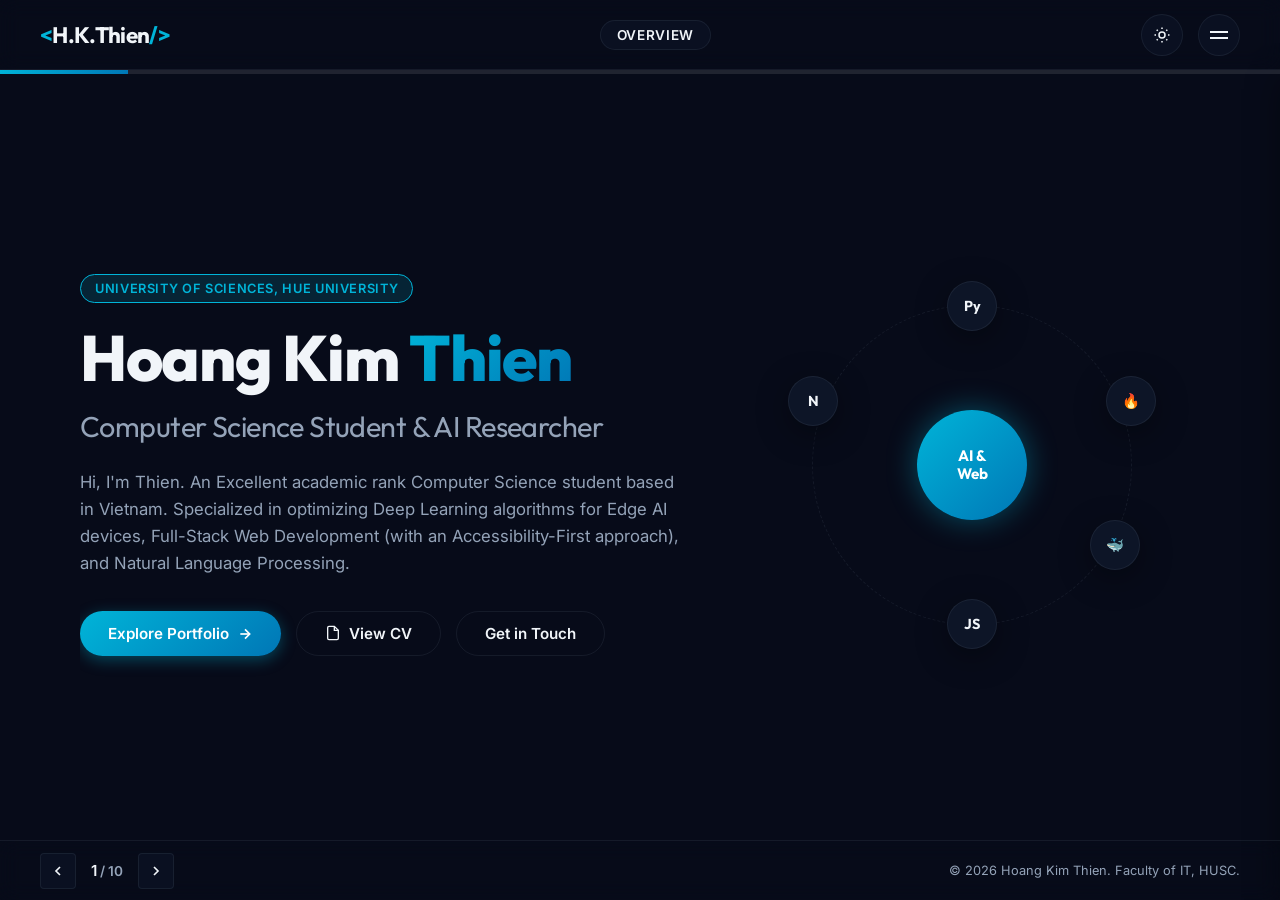
==== commit 46107d30: "feat: add view CV button to hero landing slide" ====
--- a/index.html
+++ b/index.html
@@ -1,19 +1,24 @@
 <!DOCTYPE html>
 <html lang="en" data-theme="dark">
+
 <head>
   <meta charset="UTF-8">
   <meta name="viewport" content="width=device-width, initial-scale=1.0">
   <title>Hoang Kim Thien | Computer Science Portfolio & Research Profile</title>
-  <meta name="description" content="Professional academic and engineering portfolio of Hoang Kim Thien. Computer Science Student at Hue University, specialized in AI, Computer Vision, and Full Stack Web Development.">
-  
+  <meta name="description"
+    content="Professional academic and engineering portfolio of Hoang Kim Thien. Computer Science Student at Hue University, specialized in AI, Computer Vision, and Full Stack Web Development.">
+
   <!-- Google Fonts -->
   <link rel="preconnect" href="https://fonts.googleapis.com">
   <link rel="preconnect" href="https://fonts.gstatic.com" crossorigin>
-  <link href="https://fonts.googleapis.com/css2?family=Inter:wght@300;400;500;600;700&family=Outfit:wght@300;400;500;600;700;800&display=swap" rel="stylesheet">
-  
+  <link
+    href="https://fonts.googleapis.com/css2?family=Inter:wght@300;400;500;600;700&family=Outfit:wght@300;400;500;600;700;800&display=swap"
+    rel="stylesheet">
+
   <!-- CSS Stylesheet -->
   <link rel="stylesheet" href="index.css">
 </head>
+
 <body>
 
   <!-- Dynamic Interactive Particle Background -->
@@ -30,8 +35,16 @@
     <div class="header-controls">
       <!-- Dark/Light Theme Toggle -->
       <button class="theme-toggle-btn" id="theme-toggle" aria-label="Toggle light/dark theme">
-        <svg class="sun-icon" xmlns="http://www.w3.org/2000/svg" viewBox="0 0 24 24" fill="none" stroke="currentColor" stroke-width="2"><circle cx="12" cy="12" r="4"/><path d="M12 2v2M12 20v2M4.93 4.93l1.41 1.41M17.66 17.66l1.41 1.41M2 12h2M20 12h2M6.34 17.66l-1.41 1.41M19.07 4.93l-1.41 1.41"/></svg>
-        <svg class="moon-icon" xmlns="http://www.w3.org/2000/svg" viewBox="0 0 24 24" fill="none" stroke="currentColor" stroke-width="2"><path d="M21 12.79A9 9 0 1 1 11.21 3 7 7 0 0 0 21 12.79z"/></svg>
+        <svg class="sun-icon" xmlns="http://www.w3.org/2000/svg" viewBox="0 0 24 24" fill="none" stroke="currentColor"
+          stroke-width="2">
+          <circle cx="12" cy="12" r="4" />
+          <path
+            d="M12 2v2M12 20v2M4.93 4.93l1.41 1.41M17.66 17.66l1.41 1.41M2 12h2M20 12h2M6.34 17.66l-1.41 1.41M19.07 4.93l-1.41 1.41" />
+        </svg>
+        <svg class="moon-icon" xmlns="http://www.w3.org/2000/svg" viewBox="0 0 24 24" fill="none" stroke="currentColor"
+          stroke-width="2">
+          <path d="M21 12.79A9 9 0 1 1 11.21 3 7 7 0 0 0 21 12.79z" />
+        </svg>
       </button>
       <!-- Menu Button (Slide Index Dropdown) -->
       <button class="menu-btn" id="menu-toggle" aria-label="Open presentation map">
@@ -76,13 +89,23 @@
             Computer Science Student &amp; AI Researcher
           </h2>
           <p class="hero-paragraph">
-            Hi, I'm Thien. An Excellent academic rank Computer Science student based in Vietnam. Specialized in optimizing Deep Learning algorithms for Edge AI devices, Full-Stack Web Development (with an Accessibility-First approach), and Natural Language Processing.
+            Hi, I'm Thien. An Excellent academic rank Computer Science student based in Vietnam. Specialized in
+            optimizing Deep Learning algorithms for Edge AI devices, Full-Stack Web Development (with an
+            Accessibility-First approach), and Natural Language Processing.
           </p>
           <div class="hero-cta-buttons">
             <button class="btn btn-primary" onclick="goToSlide(1)">
               Explore Portfolio
-              <svg xmlns="http://www.w3.org/2000/svg" viewBox="0 0 24 24" fill="none" stroke="currentColor" stroke-width="2.5" class="arrow-icon"><line x1="5" y1="12" x2="19" y2="12"/><polyline points="12 5 19 12 12 19"/></svg>
+              <svg xmlns="http://www.w3.org/2000/svg" viewBox="0 0 24 24" fill="none" stroke="currentColor"
+                stroke-width="2.5" class="arrow-icon">
+                <line x1="5" y1="12" x2="19" y2="12" />
+                <polyline points="12 5 19 12 12 19" />
+              </svg>
             </button>
+            <a class="btn btn-outline" href="cv.html" target="_blank" style="display: inline-flex; align-items: center; gap: 8px;">
+              <svg xmlns="http://www.w3.org/2000/svg" width="16" height="16" fill="none" stroke="currentColor" stroke-width="2" viewBox="0 0 24 24" style="margin-top: -1px;"><path d="M14 2H6a2 2 0 0 0-2 2v16a2 2 0 0 0 2 2h12a2 2 0 0 0 2-2V8z"/><polyline points="14 2 14 8 20 8"/></svg>
+              View CV
+            </a>
             <a class="btn btn-outline" href="#slide-contact" onclick="goToSlide(9); return false;">Get in Touch</a>
           </div>
         </div>
@@ -107,7 +130,8 @@
         <div class="dashboard-sidebar">
           <div class="profile-card">
             <div class="avatar-container">
-              <img src="img/avatar/b0bf910b9bf51aab43e4.jpg" alt="Hoang Kim Thien Profile Avatar" class="profile-avatar">
+              <img src="img/avatar/b0bf910b9bf51aab43e4.jpg" alt="Hoang Kim Thien Profile Avatar"
+                class="profile-avatar">
             </div>
             <h3 class="profile-name">Hoang Kim Thien</h3>
             <p class="profile-title">Computer Science Student | AI Research Enthusiast | Full Stack Developer</p>
@@ -118,13 +142,15 @@
             </div>
           </div>
         </div>
-        
+
         <div class="dashboard-main">
           <div class="dashboard-header">
             <h2>Academic &amp; Professional Summary</h2>
-            <p>An elite-ranking Computer Science undergraduate student with a stellar academic record, active scientific research papers accepted in international IEEE conferences, and practical experience delivering fully-accessible (WCAG 2.2 AA) production web systems.</p>
-          </div>
-          
+            <p>An elite-ranking Computer Science undergraduate student with a stellar academic record, active scientific
+              research papers accepted in international IEEE conferences, and practical experience delivering
+              fully-accessible (WCAG 2.2 AA) production web systems.</p>
+          </div>
+
           <!-- Statistics Grid with counters -->
           <div class="stats-grid">
             <div class="stat-card">
@@ -198,7 +224,8 @@
 
         <div class="about-interests">
           <h2>Research Interests</h2>
-          <p class="section-desc">My primary research interests focus on bridging the gap between state-of-the-art AI architectures and real-world execution constraints.</p>
+          <p class="section-desc">My primary research interests focus on bridging the gap between state-of-the-art AI
+            architectures and real-world execution constraints.</p>
           <div class="interests-cloud">
             <div class="interest-tag active">
               <span class="interest-icon">👁️</span>
@@ -244,7 +271,9 @@
               </div>
               <h4 class="time-title">Bachelor of Science in Computer Science (GPA: 3.83/4.00)</h4>
               <p class="time-body">
-                K46 Computer Science Generation. Academic classification: <strong>Excellent</strong>. Ranked <strong>Top 2</strong> out of all Information Technology students. Recipient of university merit scholarships for outstanding academic results in consecutive semesters.
+                K46 Computer Science Generation. Academic classification: <strong>Excellent</strong>. Ranked <strong>Top
+                  2</strong> out of all Information Technology students. Recipient of university merit scholarships for
+                outstanding academic results in consecutive semesters.
               </p>
             </div>
             <div class="timeline-item">
@@ -255,7 +284,9 @@
               </div>
               <h4 class="time-title">Project Leader &amp; Research Fellow</h4>
               <p class="time-body">
-                Led multiple class-level research projects, developing and compiling reports on recyclable waste object detection using YOLOv8 with Active Learning, and Vietnamese Text Summarization using TextRank combined with viT5.
+                Led multiple class-level research projects, developing and compiling reports on recyclable waste object
+                detection using YOLOv8 with Active Learning, and Vietnamese Text Summarization using TextRank combined
+                with viT5.
               </p>
             </div>
           </div>
@@ -272,7 +303,8 @@
               </div>
               <h4 class="time-title">Merit Scholarships (Semester-wise)</h4>
               <p class="time-body">
-                Consistently awarded the prestigious university scholarship every semester for placing top tier in academic ranking.
+                Consistently awarded the prestigious university scholarship every semester for placing top tier in
+                academic ranking.
               </p>
             </div>
             <div class="timeline-item">
@@ -302,12 +334,13 @@
           <h2>Academic Achievements</h2>
           <p>Click on any certificate to view the full resolution official evidence document.</p>
         </div>
-        
+
         <div class="certificates-grid">
           <!-- Cert 1 -->
-          <div class="cert-card" onclick="openCertModal('img/HocTap/464859bc5342d21c8b53.jpg', 'Linear Algebra Consolation Prize - National Mathematical Olympiad 2024')">
+          <div class="cert-card"
+            onclick="openCertModal('img/HocTap/387d91419bbf1ae143ae.jpg', 'Linear Algebra Consolation Prize - National Mathematical Olympiad 2024')">
             <div class="cert-thumbnail">
-              <img src="img/HocTap/464859bc5342d21c8b53.jpg" alt="Mathematical Olympiad Certificate">
+              <img src="img/HocTap/387d91419bbf1ae143ae.jpg" alt="Mathematical Olympiad Certificate">
               <div class="cert-hover-overlay"><span>Expand Document</span></div>
             </div>
             <div class="cert-meta">
@@ -318,9 +351,10 @@
           </div>
 
           <!-- Cert 2 -->
-          <div class="cert-card" onclick="openCertModal('img/HocTap/387d91419bbf1ae143ae.jpg', 'Second Prize - WCAG 2.2 Accessible Website Design Competition')">
+          <div class="cert-card"
+            onclick="openCertModal('img/HocTap/5fa989db8325027b5b34.jpg', 'Second Prize - WCAG 2.2 Accessible Website Design Competition')">
             <div class="cert-thumbnail">
-              <img src="img/HocTap/387d91419bbf1ae143ae.jpg" alt="WCAG Accessible Web Design Certificate">
+              <img src="img/HocTap/5fa989db8325027b5b34.jpg" alt="WCAG Accessible Web Design Certificate">
               <div class="cert-hover-overlay"><span>Expand Document</span></div>
             </div>
             <div class="cert-meta">
@@ -331,9 +365,10 @@
           </div>
 
           <!-- Cert 3 -->
-          <div class="cert-card" onclick="openCertModal('img/HocTap/5fa989db8325027b5b34.jpg', 'Second Prize - University ICPC Programming Contest')">
+          <div class="cert-card"
+            onclick="openCertModal('img/HocTap/79416d71678fe6d1bf9e.jpg', 'Second Prize - University ICPC Programming Contest')">
             <div class="cert-thumbnail">
-              <img src="img/HocTap/5fa989db8325027b5b34.jpg" alt="ICPC Programming Contest Certificate">
+              <img src="img/HocTap/79416d71678fe6d1bf9e.jpg" alt="ICPC Programming Contest Certificate">
               <div class="cert-hover-overlay"><span>Expand Document</span></div>
             </div>
             <div class="cert-meta">
@@ -344,22 +379,25 @@
           </div>
 
           <!-- Cert 4 -->
-          <div class="cert-card" onclick="openCertModal('img/HocTap/79416d71678fe6d1bf9e.jpg', 'Best Paper Award - Student Scientific Conference')">
+          <div class="cert-card"
+            onclick="openCertModal('img/HocTap/01c094cc9e321f6c4623.jpg', 'Best Paper Award - Student Scientific Conference')">
             <div class="cert-thumbnail">
-              <img src="img/HocTap/79416d71678fe6d1bf9e.jpg" alt="Best Paper Certificate">
+              <img src="img/HocTap/01c094cc9e321f6c4623.jpg" alt="Best Paper Certificate">
               <div class="cert-hover-overlay"><span>Expand Document</span></div>
             </div>
             <div class="cert-meta">
               <span class="cert-tag research">Research</span>
               <h4>Best Paper - Student Scientific Conference</h4>
-              <p>Awarded for outstanding research on 6-Bit Face Recognition model quantization and gradient coordination.</p>
+              <p>Awarded for outstanding research on 6-Bit Face Recognition model quantization and gradient
+                coordination.</p>
             </div>
           </div>
 
           <!-- Cert 5 -->
-          <div class="cert-card" onclick="openCertModal('img/HocTap/01c094cc9e321f6c4623.jpg', 'Excellent Student Academic Merit Certificate')">
+          <div class="cert-card"
+            onclick="openCertModal('img/HocTap/33df0cdc2422a57cfc33.jpg', 'Excellent Student Academic Merit Certificate')">
             <div class="cert-thumbnail">
-              <img src="img/HocTap/01c094cc9e321f6c4623.jpg" alt="Excellent Student Academic Merit Certificate">
+              <img src="img/HocTap/33df0cdc2422a57cfc33.jpg" alt="Excellent Student Academic Merit Certificate">
               <div class="cert-hover-overlay"><span>Expand Document</span></div>
             </div>
             <div class="cert-meta">
@@ -383,13 +421,16 @@
         <div class="activities-overview-row">
           <div class="activity-highlight-card">
             <h3>Vice President of HUSC Chess Club</h3>
-            <p>Directly responsible for organizing club activities, coordinating inter-university tournaments, training members, and leading chess development initiatives. Maintained active partnerships with other clubs across Hue University.</p>
+            <p>Directly responsible for organizing club activities, coordinating inter-university tournaments, training
+              members, and leading chess development initiatives. Maintained active partnerships with other clubs across
+              Hue University.</p>
           </div>
         </div>
 
         <div class="certificates-grid">
           <!-- Activity 1 -->
-          <div class="cert-card" onclick="openCertModal('img/HDDoan/cb64aa8ca072212c7863.jpg', 'Outstanding Contribution Certificate - HUSC Chess Club Vice President')">
+          <div class="cert-card"
+            onclick="openCertModal('img/HDDoan/cb64aa8ca072212c7863.jpg', 'Outstanding Contribution Certificate - HUSC Chess Club Vice President')">
             <div class="cert-thumbnail">
               <img src="img/HDDoan/cb64aa8ca072212c7863.jpg" alt="Chess Club Vice President Contribution Certificate">
               <div class="cert-hover-overlay"><span>Expand Document</span></div>
@@ -402,7 +443,8 @@
           </div>
 
           <!-- Activity 2 -->
-          <div class="cert-card" onclick="openCertModal('img/HDDoan/ece95b865178d0268969.jpg', 'Outstanding Contribution Certificate - Social Work Team')">
+          <div class="cert-card"
+            onclick="openCertModal('img/HDDoan/ece95b865178d0268969.jpg', 'Outstanding Contribution Certificate - Social Work Team')">
             <div class="cert-thumbnail">
               <img src="img/HDDoan/ece95b865178d0268969.jpg" alt="Social Work Team Contribution Certificate">
               <div class="cert-hover-overlay"><span>Expand Document</span></div>
@@ -415,9 +457,10 @@
           </div>
 
           <!-- Activity 3 -->
-          <div class="cert-card" onclick="openCertModal('img/HDDoan/3c1256355ccbdd9584da.jpg', 'Active Volunteer Certificate - Faculty and University Campaigns')">
+          <div class="cert-card"
+            onclick="openCertModal('img/HDDoan/72356eed4713c64d9f02.jpg', 'Active Volunteer Certificate - Faculty and University Campaigns')">
             <div class="cert-thumbnail">
-              <img src="img/HDDoan/3c1256355ccbdd9584da.jpg" alt="Volunteer Campaigns Certificate">
+              <img src="img/HDDoan/72356eed4713c64d9f02.jpg" alt="Volunteer Campaigns Certificate">
               <div class="cert-hover-overlay"><span>Expand Document</span></div>
             </div>
             <div class="cert-meta">
@@ -428,7 +471,8 @@
           </div>
 
           <!-- Activity 4 -->
-          <div class="cert-card" onclick="openCertModal('img/HDDoan/af86deaad454550a0c45.jpg', 'Participant Certificate - IT Talent and Chef Event Organizer')">
+          <div class="cert-card"
+            onclick="openCertModal('img/HDDoan/af86deaad454550a0c45.jpg', 'Participant Certificate - IT Talent and Chef Event Organizer')">
             <div class="cert-thumbnail">
               <img src="img/HDDoan/af86deaad454550a0c45.jpg" alt="IT Events Certificate">
               <div class="cert-hover-overlay"><span>Expand Document</span></div>
@@ -457,14 +501,15 @@
         </div>
 
         <div class="projects-container" id="projects-grid">
-          
+
           <!-- Project 1 -->
           <div class="project-card" data-categories="ai">
             <div class="project-header">
               <span class="project-cat">AI / Deep Learning</span>
               <h3 class="project-title">6-Bit Face Recognition Optimization</h3>
             </div>
-            <p class="project-desc">Quantized face recognition models (iResNet-50, MobileFaceNet) to 6-bit precision using gradient coordination (β-MSE loss) for edge AI deployment.</p>
+            <p class="project-desc">Quantized face recognition models (iResNet-50, MobileFaceNet) to 6-bit precision
+              using gradient coordination (β-MSE loss) for edge AI deployment.</p>
             <div class="project-tech">
               <span>PyTorch</span>
               <span>Model Quantization</span>
@@ -472,11 +517,14 @@
               <span>Edge AI</span>
             </div>
             <div class="project-contributions">
-              <strong>Key Contribution:</strong> Devised a 3-stage training pipeline (warm-up, observer freeze, decay) showing 57.4x faster convergence and 102% accuracy recovery rate.
+              <strong>Key Contribution:</strong> Devised a 3-stage training pipeline (warm-up, observer freeze, decay)
+              showing 57.4x faster convergence and 102% accuracy recovery rate.
             </div>
             <div class="project-links">
-              <a href="https://github.com/thien1234ff/6-bit_FaceRecognition.git" target="_blank" class="p-link">GitHub Code</a>
-              <a href="file:///c:/Users/acer/Desktop/Profile/2026_KhoaLuanTN_HKThien.pdf" target="_blank" class="p-link">Read Thesis</a>
+              <a href="https://github.com/thien1234ff/6-bit_FaceRecognition.git" target="_blank" class="p-link">GitHub
+                Code</a>
+              <a href="file:///c:/Users/acer/Desktop/Profile/2026_KhoaLuanTN_HKThien.pdf" target="_blank"
+                class="p-link">Read Thesis</a>
             </div>
           </div>
 
@@ -486,7 +534,8 @@
               <span class="project-cat">Web / Accessibility</span>
               <h3 class="project-title">SmartAgri Digital Platform</h3>
             </div>
-            <p class="project-desc">A comprehensive, next-gen agricultural e-commerce &amp; AI consulting ecosystem built with an "Accessibility-First" (WCAG 2.2 AA) paradigm.</p>
+            <p class="project-desc">A comprehensive, next-gen agricultural e-commerce &amp; AI consulting ecosystem
+              built with an "Accessibility-First" (WCAG 2.2 AA) paradigm.</p>
             <div class="project-tech">
               <span>Next.js</span>
               <span>Firebase</span>
@@ -495,11 +544,13 @@
               <span>OpenAI API</span>
             </div>
             <div class="project-contributions">
-              <strong>Key Contribution:</strong> Programmed custom Skip Links, smart focus rings, ARIA regions for screen-readers, high-contrast themes, and Vietnamese Voice Assistant.
+              <strong>Key Contribution:</strong> Programmed custom Skip Links, smart focus rings, ARIA regions for
+              screen-readers, high-contrast themes, and Vietnamese Voice Assistant.
             </div>
             <div class="project-links">
               <a href="https://github.com/thien1234ff" target="_blank" class="p-link">GitHub Code</a>
-              <a href="https://smart-agriculture-olive.vercel.app/" target="_blank" class="p-link demo-btn">Live Deployment</a>
+              <a href="https://smart-agriculture-olive.vercel.app/" target="_blank" class="p-link demo-btn">Live
+                Deployment</a>
             </div>
           </div>
 
@@ -509,7 +560,8 @@
               <span class="project-cat">Systems / Big Data</span>
               <h3 class="project-title">Containerized Hadoop Cluster</h3>
             </div>
-            <p class="project-desc">Containerized an Apache Hadoop cluster environment over Docker, resolving HDFS external upload/download NAT routing and hostname resolution failures.</p>
+            <p class="project-desc">Containerized an Apache Hadoop cluster environment over Docker, resolving HDFS
+              external upload/download NAT routing and hostname resolution failures.</p>
             <div class="project-tech">
               <span>Hadoop 3.2.1</span>
               <span>Docker</span>
@@ -518,11 +570,13 @@
               <span>HDFS</span>
             </div>
             <div class="project-contributions">
-              <strong>Key Contribution:</strong> Designed static subnet bridges with IPAM allocations, binding fixed IPs/hostnames to namenode and datanodes to resolve routing.
+              <strong>Key Contribution:</strong> Designed static subnet bridges with IPAM allocations, binding fixed
+              IPs/hostnames to namenode and datanodes to resolve routing.
             </div>
             <div class="project-links">
               <a href="https://github.com/thien1234ff" target="_blank" class="p-link">GitHub Code</a>
-              <a href="file:///c:/Users/acer/Desktop/Profile/BaoCaoTongKet_HadoopDocker_K46F.docx" class="p-link">View Report</a>
+              <a href="file:///c:/Users/acer/Desktop/Profile/BaoCaoTongKet_HadoopDocker_K46F.docx" class="p-link">View
+                Report</a>
             </div>
           </div>
 
@@ -532,7 +586,8 @@
               <span class="project-cat">AI / NLP</span>
               <h3 class="project-title">Vietnamese Summarizer Pipeline</h3>
             </div>
-            <p class="project-desc">A hybrid text summarization engine combining extractive ranking and abstractive transformer rewriting for Vietnamese documents.</p>
+            <p class="project-desc">A hybrid text summarization engine combining extractive ranking and abstractive
+              transformer rewriting for Vietnamese documents.</p>
             <div class="project-tech">
               <span>Python</span>
               <span>Transformers</span>
@@ -541,10 +596,12 @@
               <span>Word2Vec</span>
             </div>
             <div class="project-contributions">
-              <strong>Key Contribution:</strong> Implemented a pipeline utilizing TextRank to construct dense semantic subsets, feeding into viT5 for fluent rephrasing with a 512-token input limit.
+              <strong>Key Contribution:</strong> Implemented a pipeline utilizing TextRank to construct dense semantic
+              subsets, feeding into viT5 for fluent rephrasing with a 512-token input limit.
             </div>
             <div class="project-links">
-              <a href="file:///c:/Users/acer/Desktop/Profile/TomTatVanBan.pdf" target="_blank" class="p-link">Read Paper</a>
+              <a href="file:///c:/Users/acer/Desktop/Profile/TomTatVanBan.pdf" target="_blank" class="p-link">Read
+                Paper</a>
             </div>
           </div>
 
@@ -554,7 +611,8 @@
               <span class="project-cat">AI / Computer Vision</span>
               <h3 class="project-title">Recyclable Waste Active Detector</h3>
             </div>
-            <p class="project-desc">Designed a real-time object detection system that identifies six classes of recyclable waste while incorporating Active Learning to decrease labeling budget.</p>
+            <p class="project-desc">Designed a real-time object detection system that identifies six classes of
+              recyclable waste while incorporating Active Learning to decrease labeling budget.</p>
             <div class="project-tech">
               <span>YOLOv8</span>
               <span>Active Learning</span>
@@ -562,10 +620,12 @@
               <span>OpenCV</span>
             </div>
             <div class="project-contributions">
-              <strong>Key Contribution:</strong> Developed a pool-based active learning loop using least-confidence query strategies, raising mAP50-95 from 0.0616 to 0.2131 using only 1,332 labels.
+              <strong>Key Contribution:</strong> Developed a pool-based active learning loop using least-confidence
+              query strategies, raising mAP50-95 from 0.0616 to 0.2131 using only 1,332 labels.
             </div>
             <div class="project-links">
-              <a href="file:///c:/Users/acer/Desktop/Profile/TrashDetection.pdf" target="_blank" class="p-link">Read Paper</a>
+              <a href="file:///c:/Users/acer/Desktop/Profile/TrashDetection.pdf" target="_blank" class="p-link">Read
+                Paper</a>
             </div>
           </div>
 
@@ -575,7 +635,8 @@
               <span class="project-cat">AI / Optimization</span>
               <h3 class="project-title">ML-based RFID Anti-Collision</h3>
             </div>
-            <p class="project-desc">Research project on applying Machine Learning classifiers (Q-Learning and deep models) to prevent tag collisions in wireless RFID networks.</p>
+            <p class="project-desc">Research project on applying Machine Learning classifiers (Q-Learning and deep
+              models) to prevent tag collisions in wireless RFID networks.</p>
             <div class="project-tech">
               <span>Machine Learning</span>
               <span>Reinforcement Learning</span>
@@ -583,10 +644,12 @@
               <span>Aloha Protocol</span>
             </div>
             <div class="project-contributions">
-              <strong>Key Contribution:</strong> Developed simulation models comparing ALOHA protocols with reinforcement learning estimation to dynamically adjust frame slot sizes.
+              <strong>Key Contribution:</strong> Developed simulation models comparing ALOHA protocols with
+              reinforcement learning estimation to dynamically adjust frame slot sizes.
             </div>
             <div class="project-links">
-              <a href="file:///c:/Users/acer/Desktop/Machine%20Learning-based%20RFID%20Tag%20Anti-Collision/Machine%20Learning-based%20Anti-Collision%20Algorithms%20in%20RFID%20systems.docx" class="p-link">View Research</a>
+              <a href="file:///c:/Users/acer/Desktop/Machine%20Learning-based%20RFID%20Tag%20Anti-Collision/Machine%20Learning-based%20Anti-Collision%20Algorithms%20in%20RFID%20systems.docx"
+                class="p-link">View Research</a>
             </div>
           </div>
 
@@ -600,36 +663,53 @@
         <div class="research-main-card">
           <div class="card-header">
             <span class="tag-status">Accepted at MAPR 2026 (IEEE Proceedings)</span>
-            <h2>Fast-Converging and Architecture-Agnostic 6-Bit Face Recognition via Gradient Coordination and Refined Data</h2>
+            <h2>Fast-Converging and Architecture-Agnostic 6-Bit Face Recognition via Gradient Coordination and Refined
+              Data</h2>
             <p class="authors"><strong>Kim Thien Hoang</strong> and Chien-Quang Le</p>
-            <p class="affiliation">Department of Information Technology, University of Sciences, Hue University, Vietnam</p>
-          </div>
-          
+            <p class="affiliation">Department of Information Technology, University of Sciences, Hue University, Vietnam
+            </p>
+          </div>
+
           <div class="research-grid">
             <div class="research-block">
               <h3>Abstract Background</h3>
-              <p>Deploying deep face recognition models on Edge AI devices requires aggressive compression. However, extreme 6-bit (Q6) quantization distorts embedding space, destroying fine-grained matching. Distilling from full-precision teachers usually requires hundreds of thousands of synthetic samples and massive training iterations.</p>
+              <p>Deploying deep face recognition models on Edge AI devices requires aggressive compression. However,
+                extreme 6-bit (Q6) quantization distorts embedding space, destroying fine-grained matching. Distilling
+                from full-precision teachers usually requires hundreds of thousands of synthetic samples and massive
+                training iterations.</p>
             </div>
             <div class="research-block">
               <h3>Proposed Solution</h3>
-              <p>We introduce an architecture-agnostic gradient coordination framework. It employs a <strong>β-weighted Mean Squared Error (β-MSE) loss</strong> to amplify embedding alignment signals and a <strong>three-phase training recipe</strong> (warm-up, freeze observers, fine-tuning) to stabilize scale dynamic ranges.</p>
+              <p>We introduce an architecture-agnostic gradient coordination framework. It employs a <strong>β-weighted
+                  Mean Squared Error (β-MSE) loss</strong> to amplify embedding alignment signals and a
+                <strong>three-phase training recipe</strong> (warm-up, freeze observers, fine-tuning) to stabilize scale
+                dynamic ranges.</p>
             </div>
             <div class="research-block">
               <h3>Key Achievements</h3>
               <ul>
-                <li><strong>57.4x Faster Convergence</strong>: Achieved convergence in just 3,135 iterations vs. 180,000 for state-of-the-art QuantFace.</li>
-                <li><strong>102% Recovery Rate</strong>: Student Q6 model recovered 102% of teacher's accuracy on the difficult AgeDB-30 benchmark.</li>
-                <li><strong>Data Efficiency</strong>: Replaced massive synthetic data with a compact subset of ~53,500 real images.</li>
+                <li><strong>57.4x Faster Convergence</strong>: Achieved convergence in just 3,135 iterations vs. 180,000
+                  for state-of-the-art QuantFace.</li>
+                <li><strong>102% Recovery Rate</strong>: Student Q6 model recovered 102% of teacher's accuracy on the
+                  difficult AgeDB-30 benchmark.</li>
+                <li><strong>Data Efficiency</strong>: Replaced massive synthetic data with a compact subset of ~53,500
+                  real images.</li>
               </ul>
             </div>
           </div>
 
           <div class="research-footer">
-            <a href="https://github.com/thien1234ff/6-bit_FaceRecognition.git" target="_blank" class="btn btn-outline-alt">
-              <svg xmlns="http://www.w3.org/2000/svg" viewBox="0 0 24 24" fill="none" stroke="currentColor" stroke-width="2" class="btn-icon"><path d="M9 19c-5 1.5-5-2.5-7-3m14 6v-3.87a3.37 3.37 0 0 0-.94-2.61c3.14-.35 6.44-1.54 6.44-7A5.44 5.44 0 0 0 20 4.77 5.07 5.07 0 0 0 19.91 1S18.73.65 16 2.48a13.38 13.38 0 0 0-7 0C6.27.65 5.09 1 5.09 1A5.07 5.07 0 0 0 5 4.77a5.44 5.44 0 0 0-1.5 3.78c0 5.42 3.3 6.61 6.44 7A3.37 3.37 0 0 0 9 18.13V22"/></svg>
+            <a href="https://github.com/thien1234ff/6-bit_FaceRecognition.git" target="_blank"
+              class="btn btn-outline-alt">
+              <svg xmlns="http://www.w3.org/2000/svg" viewBox="0 0 24 24" fill="none" stroke="currentColor"
+                stroke-width="2" class="btn-icon">
+                <path
+                  d="M9 19c-5 1.5-5-2.5-7-3m14 6v-3.87a3.37 3.37 0 0 0-.94-2.61c3.14-.35 6.44-1.54 6.44-7A5.44 5.44 0 0 0 20 4.77 5.07 5.07 0 0 0 19.91 1S18.73.65 16 2.48a13.38 13.38 0 0 0-7 0C6.27.65 5.09 1 5.09 1A5.07 5.07 0 0 0 5 4.77a5.44 5.44 0 0 0-1.5 3.78c0 5.42 3.3 6.61 6.44 7A3.37 3.37 0 0 0 9 18.13V22" />
+              </svg>
               View Research Repository
             </a>
-            <a href="file:///c:/Users/acer/Desktop/Profile/MAPR_2026_HKThien.pdf" target="_blank" class="btn btn-primary-alt">Read accepted manuscript (PDF)</a>
+            <a href="file:///c:/Users/acer/Desktop/Profile/MAPR_2026_HKThien.pdf" target="_blank"
+              class="btn btn-primary-alt">Read accepted manuscript (PDF)</a>
           </div>
         </div>
       </div>
@@ -650,19 +730,27 @@
             <div class="skill-bars-list">
               <div class="skill-bar-item">
                 <div class="bar-info"><span>Python (AI, Data Science, Scripting)</span><span>95%</span></div>
-                <div class="bar-bg"><div class="bar-fill" style="width: 95%"></div></div>
+                <div class="bar-bg">
+                  <div class="bar-fill" style="width: 95%"></div>
+                </div>
               </div>
               <div class="skill-bar-item">
                 <div class="bar-info"><span>JavaScript / TypeScript (ES6+, Next.js)</span><span>90%</span></div>
-                <div class="bar-bg"><div class="bar-fill" style="width: 90%"></div></div>
+                <div class="bar-bg">
+                  <div class="bar-fill" style="width: 90%"></div>
+                </div>
               </div>
               <div class="skill-bar-item">
                 <div class="bar-info"><span>C / C++ (Algorithms, ICPC, Embedded)</span><span>85%</span></div>
-                <div class="bar-bg"><div class="bar-fill" style="width: 85%"></div></div>
+                <div class="bar-bg">
+                  <div class="bar-fill" style="width: 85%"></div>
+                </div>
               </div>
               <div class="skill-bar-item">
                 <div class="bar-info"><span>HTML5 / CSS3 (Semantic &amp; Responsive)</span><span>95%</span></div>
-                <div class="bar-bg"><div class="bar-fill" style="width: 95%"></div></div>
+                <div class="bar-bg">
+                  <div class="bar-fill" style="width: 95%"></div>
+                </div>
               </div>
             </div>
           </div>
@@ -673,19 +761,27 @@
             <div class="skill-bars-list">
               <div class="skill-bar-item">
                 <div class="bar-info"><span>PyTorch / Deep Learning Quantization</span><span>90%</span></div>
-                <div class="bar-bg"><div class="bar-fill" style="width: 90%"></div></div>
+                <div class="bar-bg">
+                  <div class="bar-fill" style="width: 90%"></div>
+                </div>
               </div>
               <div class="skill-bar-item">
                 <div class="bar-info"><span>Ultralytics YOLO (Object Detection)</span><span>85%</span></div>
-                <div class="bar-bg"><div class="bar-fill" style="width: 85%"></div></div>
+                <div class="bar-bg">
+                  <div class="bar-fill" style="width: 85%"></div>
+                </div>
               </div>
               <div class="skill-bar-item">
                 <div class="bar-info"><span>Transformers (viT5, Summarization)</span><span>80%</span></div>
-                <div class="bar-bg"><div class="bar-fill" style="width: 80%"></div></div>
+                <div class="bar-bg">
+                  <div class="bar-fill" style="width: 80%"></div>
+                </div>
               </div>
               <div class="skill-bar-item">
                 <div class="bar-info"><span>Active Learning Query Strategies</span><span>85%</span></div>
-                <div class="bar-bg"><div class="bar-fill" style="width: 85%"></div></div>
+                <div class="bar-bg">
+                  <div class="bar-fill" style="width: 85%"></div>
+                </div>
               </div>
             </div>
           </div>
@@ -696,19 +792,27 @@
             <div class="skill-bars-list">
               <div class="skill-bar-item">
                 <div class="bar-info"><span>Next.js / React.js</span><span>90%</span></div>
-                <div class="bar-bg"><div class="bar-fill" style="width: 90%"></div></div>
+                <div class="bar-bg">
+                  <div class="bar-fill" style="width: 90%"></div>
+                </div>
               </div>
               <div class="skill-bar-item">
                 <div class="bar-info"><span>Tailwind CSS / Vanilla CSS Grid &amp; Flex</span><span>95%</span></div>
-                <div class="bar-bg"><div class="bar-fill" style="width: 95%"></div></div>
+                <div class="bar-bg">
+                  <div class="bar-fill" style="width: 95%"></div>
+                </div>
               </div>
               <div class="skill-bar-item">
                 <div class="bar-info"><span>Firebase (Firestore, Auth, Hosting)</span><span>90%</span></div>
-                <div class="bar-bg"><div class="bar-fill" style="width: 90%"></div></div>
+                <div class="bar-bg">
+                  <div class="bar-fill" style="width: 90%"></div>
+                </div>
               </div>
               <div class="skill-bar-item">
                 <div class="bar-info"><span>SQL / Relational Databases (MySQL)</span><span>85%</span></div>
-                <div class="bar-bg"><div class="bar-fill" style="width: 85%"></div></div>
+                <div class="bar-bg">
+                  <div class="bar-fill" style="width: 85%"></div>
+                </div>
               </div>
             </div>
           </div>
@@ -719,19 +823,27 @@
             <div class="skill-bars-list">
               <div class="skill-bar-item">
                 <div class="bar-info"><span>Git / Version Control workflows</span><span>95%</span></div>
-                <div class="bar-bg"><div class="bar-fill" style="width: 95%"></div></div>
+                <div class="bar-bg">
+                  <div class="bar-fill" style="width: 95%"></div>
+                </div>
               </div>
               <div class="skill-bar-item">
                 <div class="bar-info"><span>Docker / Containerized deployments</span><span>80%</span></div>
-                <div class="bar-bg"><div class="bar-fill" style="width: 80%"></div></div>
+                <div class="bar-bg">
+                  <div class="bar-fill" style="width: 80%"></div>
+                </div>
               </div>
               <div class="skill-bar-item">
                 <div class="bar-info"><span>Vercel / Firebase Hosting</span><span>90%</span></div>
-                <div class="bar-bg"><div class="bar-fill" style="width: 90%"></div></div>
+                <div class="bar-bg">
+                  <div class="bar-fill" style="width: 90%"></div>
+                </div>
               </div>
               <div class="skill-bar-item">
                 <div class="bar-info"><span>Google Colab / Jupyter environment</span><span>95%</span></div>
-                <div class="bar-bg"><div class="bar-fill" style="width: 95%"></div></div>
+                <div class="bar-bg">
+                  <div class="bar-fill" style="width: 95%"></div>
+                </div>
               </div>
             </div>
           </div>
@@ -744,8 +856,9 @@
       <div class="slide-inner contact-layout">
         <div class="contact-left">
           <h2>Contact Information</h2>
-          <p>Whether you're looking to discuss scientific research projects, scholarship applications, internships, graduate opportunities, or full-stack software development projects, feel free to drop a message!</p>
-          
+          <p>Whether you're looking to discuss scientific research projects, scholarship applications, internships,
+            graduate opportunities, or full-stack software development projects, feel free to drop a message!</p>
+
           <div class="contact-details-list">
             <div class="contact-detail-item">
               <span class="detail-icon">✉️</span>
@@ -765,26 +878,42 @@
               <span class="detail-icon">🌐</span>
               <div>
                 <h4>SmartAgri Live</h4>
-                <a href="https://smart-agriculture-olive.vercel.app/" target="_blank">smart-agriculture-olive.vercel.app</a>
+                <a href="https://smart-agriculture-olive.vercel.app/"
+                  target="_blank">smart-agriculture-olive.vercel.app</a>
               </div>
             </div>
           </div>
 
           <div class="social-links-container">
             <a href="https://github.com/thien1234ff" target="_blank" class="social-icon-link" title="GitHub">
-              <svg xmlns="http://www.w3.org/2000/svg" viewBox="0 0 24 24" fill="none" stroke="currentColor" stroke-width="2"><path d="M9 19c-5 1.5-5-2.5-7-3m14 6v-3.87a3.37 3.37 0 0 0-.94-2.61c3.14-.35 6.44-1.54 6.44-7A5.44 5.44 0 0 0 20 4.77 5.07 5.07 0 0 0 19.91 1S18.73.65 16 2.48a13.38 13.38 0 0 0-7 0C6.27.65 5.09 1 5.09 1A5.07 5.07 0 0 0 5 4.77a5.44 5.44 0 0 0-1.5 3.78c0 5.42 3.3 6.61 6.44 7A3.37 3.37 0 0 0 9 18.13V22"/></svg>
+              <svg xmlns="http://www.w3.org/2000/svg" viewBox="0 0 24 24" fill="none" stroke="currentColor"
+                stroke-width="2">
+                <path
+                  d="M9 19c-5 1.5-5-2.5-7-3m14 6v-3.87a3.37 3.37 0 0 0-.94-2.61c3.14-.35 6.44-1.54 6.44-7A5.44 5.44 0 0 0 20 4.77 5.07 5.07 0 0 0 19.91 1S18.73.65 16 2.48a13.38 13.38 0 0 0-7 0C6.27.65 5.09 1 5.09 1A5.07 5.07 0 0 0 5 4.77a5.44 5.44 0 0 0-1.5 3.78c0 5.42 3.3 6.61 6.44 7A3.37 3.37 0 0 0 9 18.13V22" />
+              </svg>
             </a>
-            <a href="https://www.linkedin.com/in/hoangkimthien" target="_blank" class="social-icon-link" title="LinkedIn">
-              <svg xmlns="http://www.w3.org/2000/svg" viewBox="0 0 24 24" fill="none" stroke="currentColor" stroke-width="2"><path d="M16 8a6 6 0 0 1 6 6v7h-4v-7a2 2 0 0 0-2-2 2 2 0 0 0-2 2v7h-4v-7a6 6 0 0 1 6-6z"/><rect x="2" y="9" width="4" height="12"/><circle cx="4" cy="4" r="2"/></svg>
+            <a href="https://www.linkedin.com/in/hoangkimthien" target="_blank" class="social-icon-link"
+              title="LinkedIn">
+              <svg xmlns="http://www.w3.org/2000/svg" viewBox="0 0 24 24" fill="none" stroke="currentColor"
+                stroke-width="2">
+                <path d="M16 8a6 6 0 0 1 6 6v7h-4v-7a2 2 0 0 0-2-2 2 2 0 0 0-2 2v7h-4v-7a6 6 0 0 1 6-6z" />
+                <rect x="2" y="9" width="4" height="12" />
+                <circle cx="4" cy="4" r="2" />
+              </svg>
             </a>
             <a href="https://scholar.google.com/" target="_blank" class="social-icon-link" title="Google Scholar">
-              <svg xmlns="http://www.w3.org/2000/svg" viewBox="0 0 24 24" fill="none" stroke="currentColor" stroke-width="2"><path d="M22 10v6M2 10l10-5 10 5-10 5z"/><path d="M6 12v5c0 2 2 3 6 3s6-1 6-3v-5"/></svg>
+              <svg xmlns="http://www.w3.org/2000/svg" viewBox="0 0 24 24" fill="none" stroke="currentColor"
+                stroke-width="2">
+                <path d="M22 10v6M2 10l10-5 10 5-10 5z" />
+                <path d="M6 12v5c0 2 2 3 6 3s6-1 6-3v-5" />
+              </svg>
             </a>
           </div>
         </div>
 
         <div class="contact-right">
-          <form class="contact-form" onsubmit="event.preventDefault(); alert('Thank you for contacting me. I will respond to your email as soon as possible!'); this.reset();">
+          <form class="contact-form"
+            onsubmit="event.preventDefault(); alert('Thank you for contacting me. I will respond to your email as soon as possible!'); this.reset();">
             <h3>Send a Message</h3>
             <div class="form-group">
               <label for="c-name">Full Name</label>
@@ -814,13 +943,19 @@
   <footer class="presentation-footer">
     <div class="footer-navigation">
       <button class="nav-arrow-btn" id="prev-slide" aria-label="Previous Slide">
-        <svg xmlns="http://www.w3.org/2000/svg" viewBox="0 0 24 24" fill="none" stroke="currentColor" stroke-width="2.5"><polyline points="15 18 9 12 15 6"/></svg>
+        <svg xmlns="http://www.w3.org/2000/svg" viewBox="0 0 24 24" fill="none" stroke="currentColor"
+          stroke-width="2.5">
+          <polyline points="15 18 9 12 15 6" />
+        </svg>
       </button>
       <div class="slide-indicator">
         <span id="current-slide-num">1</span> / <span id="total-slides-num">10</span>
       </div>
       <button class="nav-arrow-btn" id="next-slide" aria-label="Next Slide">
-        <svg xmlns="http://www.w3.org/2000/svg" viewBox="0 0 24 24" fill="none" stroke="currentColor" stroke-width="2.5"><polyline points="9 18 15 12 9 6"/></svg>
+        <svg xmlns="http://www.w3.org/2000/svg" viewBox="0 0 24 24" fill="none" stroke="currentColor"
+          stroke-width="2.5">
+          <polyline points="9 18 15 12 9 6" />
+        </svg>
       </button>
     </div>
     <div class="footer-copyright">
@@ -840,4 +975,5 @@
   <!-- JavaScript Behavior File -->
   <script src="index.js"></script>
 </body>
-</html>
+
+</html>
